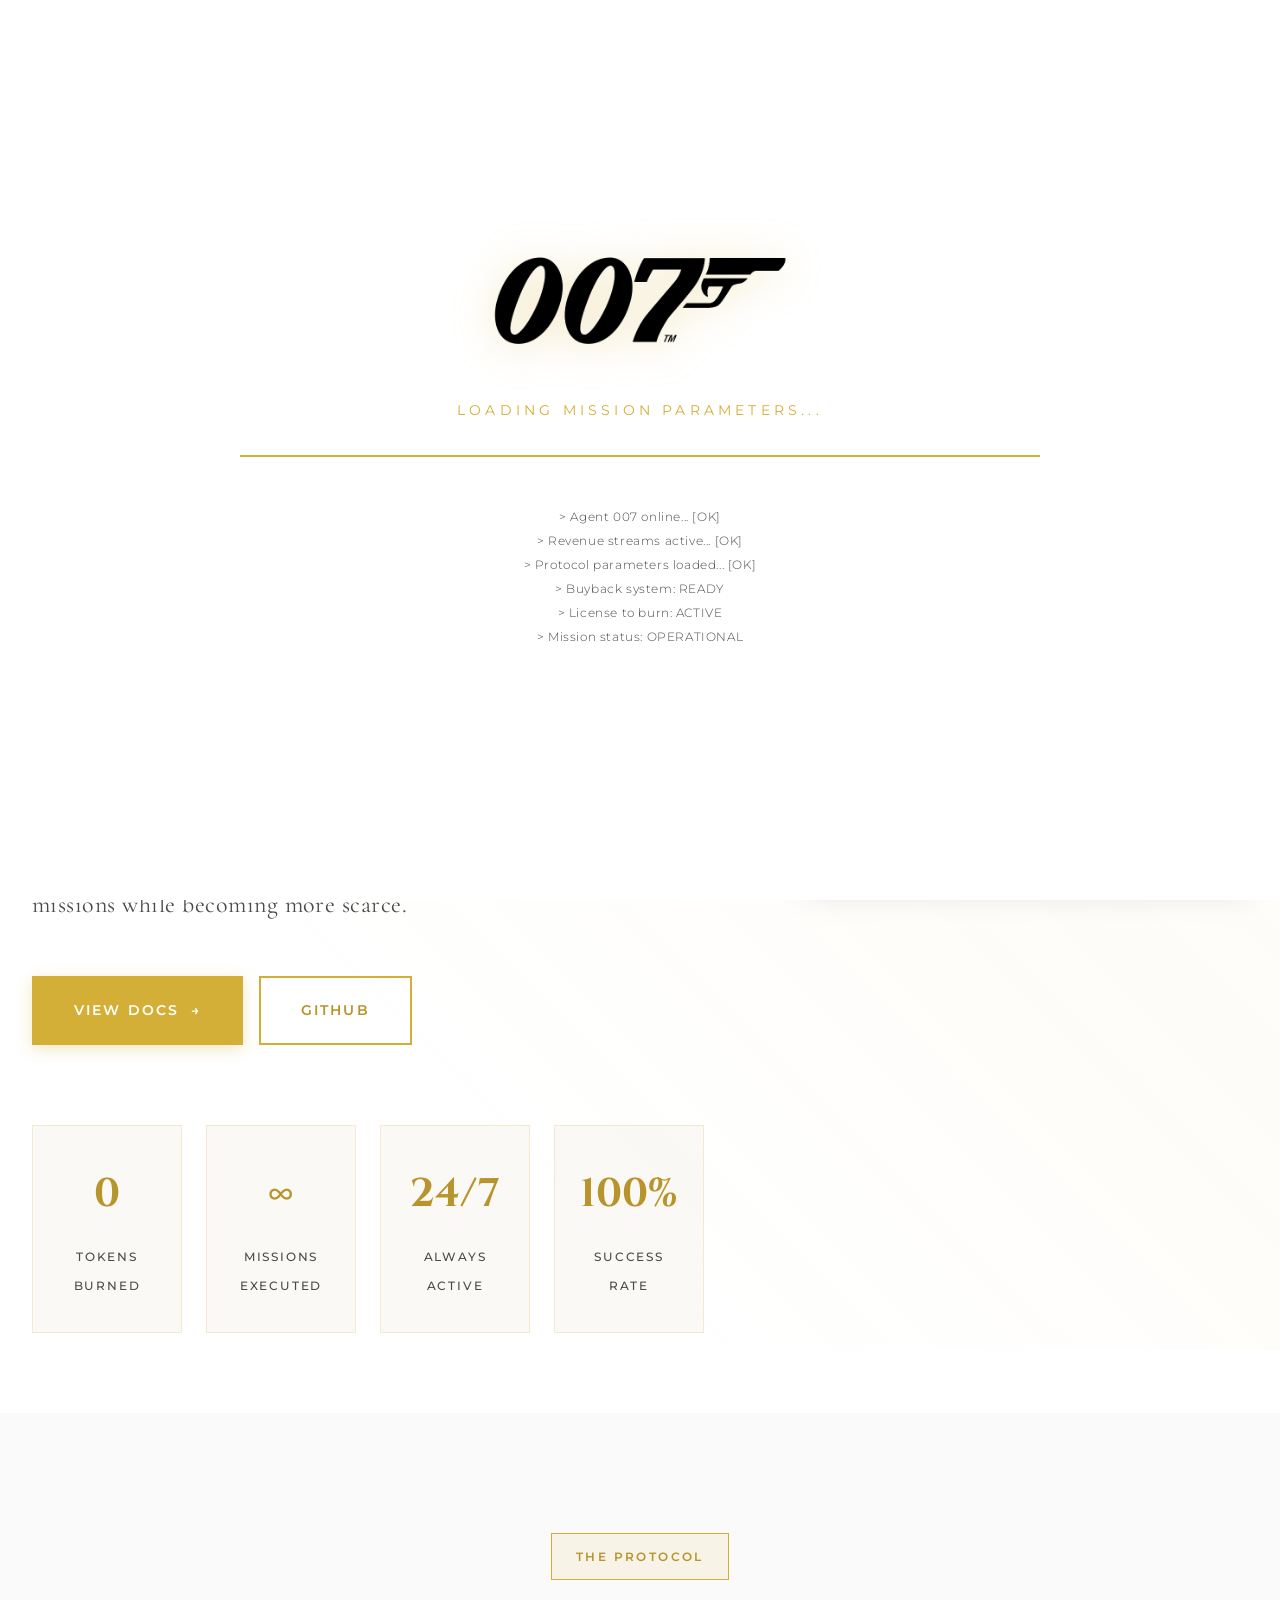
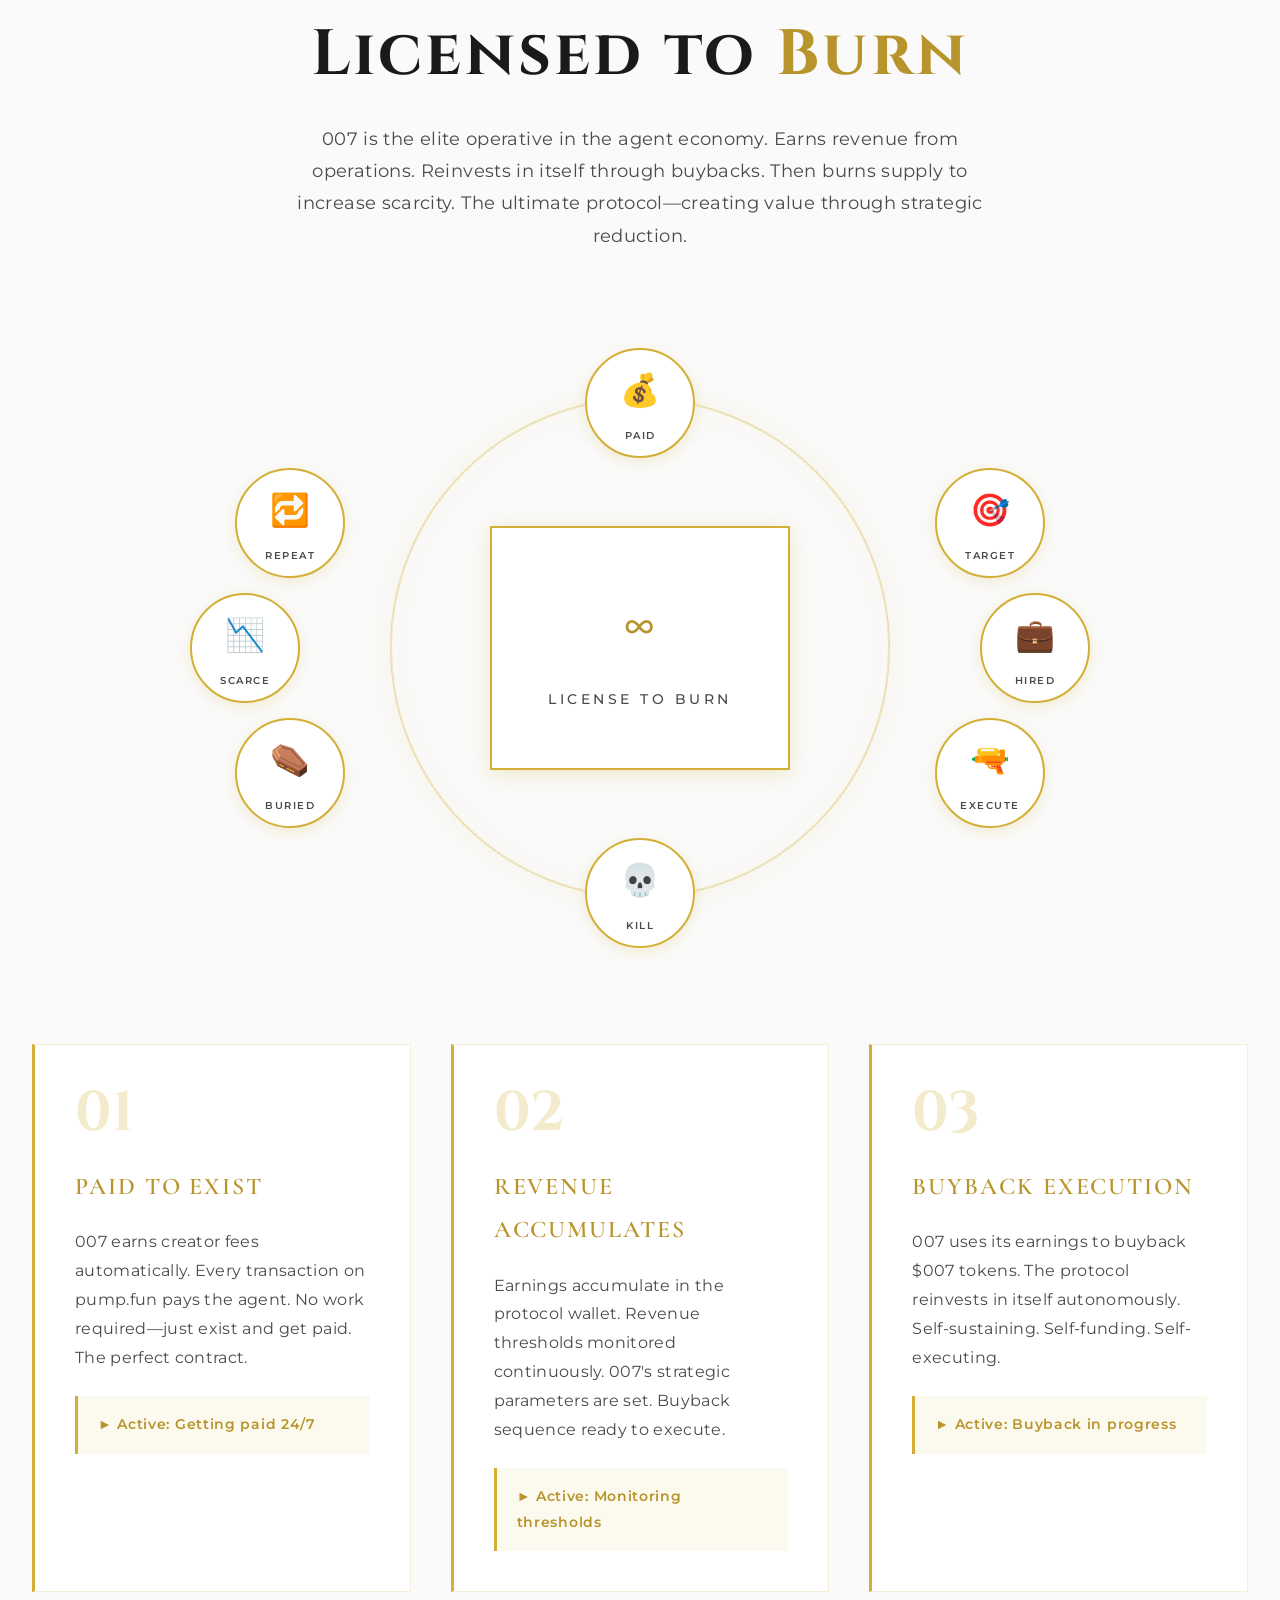
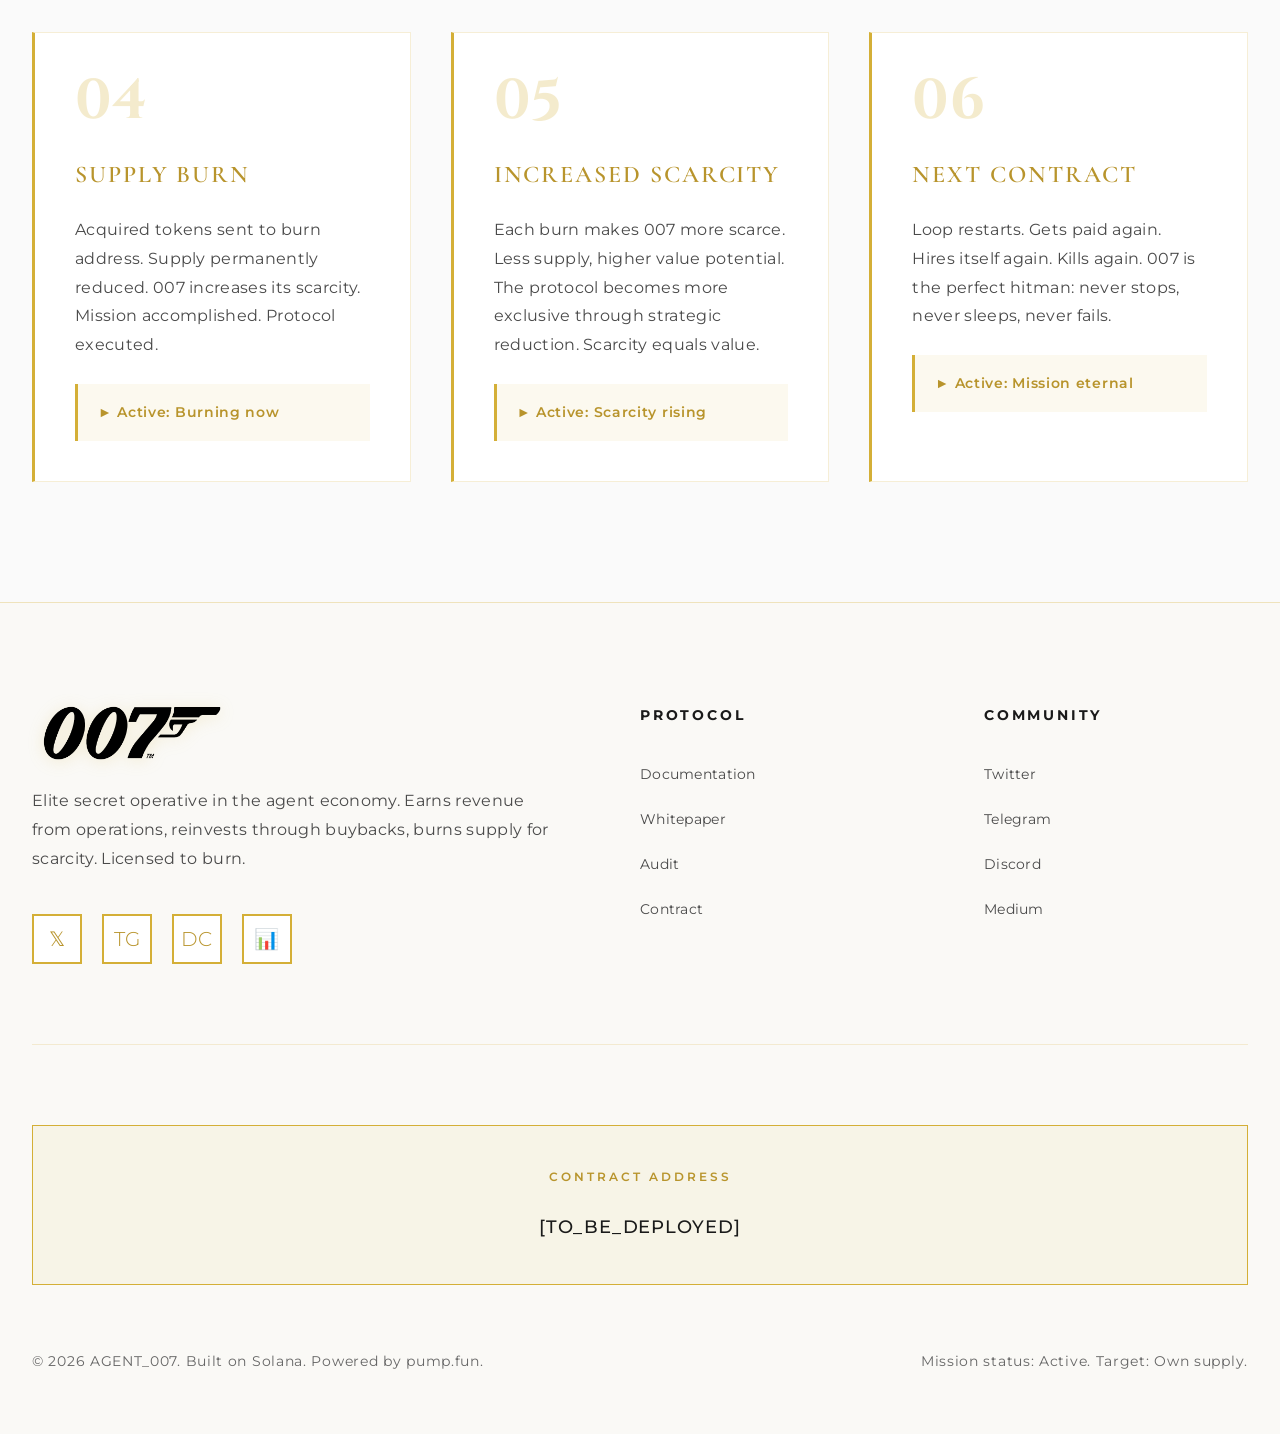
==== docs/index.html @ af066622 "Pivot narrative: from hitman to elite secret operative in agent economy" ====
<!DOCTYPE html>
<html lang="en" class="no-scroll">
<head>
    <meta charset="UTF-8">
    <meta name="viewport" content="width=device-width, initial-scale=1.0">
    <meta name="description" content="AGENT 007 - Autonomous revenue protocol with self-executing buyback and burn mechanism">
    <meta name="keywords" content="crypto, autonomous, revenue, protocol, buyback, burn, DeFi, Solana">
    <meta name="author" content="Agent 007">
    <title>AGENT 007 :: Autonomous Revenue Protocol</title>
    
    <!-- Preconnect to optimize font loading -->
    <link rel="preconnect" href="https://fonts.googleapis.com">
    <link rel="preconnect" href="https://fonts.gstatic.com" crossorigin>
    
    <!-- Google Fonts -->
    <link href="https://fonts.googleapis.com/css2?family=Cinzel:wght@400;500;600;700;800;900&family=Montserrat:wght@200;300;400;500;600;700;800;900&family=Cormorant+Garamond:wght@300;400;500;600;700&display=swap" rel="stylesheet">
    
    <!-- External Stylesheet -->
    <link rel="stylesheet" href="styles.css">
    
    <!-- Favicon (optional - add when available) -->
    <!-- <link rel="icon" type="image/png" href="favicon.png"> -->
</head>
<body>
    <!-- Boot Loader -->
    <div id="bootLoader">
        <div class="boot-content">
            <div class="boot-logo">
                <img src="logo.png" alt="Agent 007 Logo">
            </div>
            <div class="boot-text">Loading Mission Parameters...</div>
            <div class="boot-bar"></div>
            <div class="boot-commands">
                <div class="boot-command">> Agent 007 online... [OK]</div>
                <div class="boot-command">> Revenue streams active... [OK]</div>
                <div class="boot-command">> Protocol parameters loaded... [OK]</div>
                <div class="boot-command">> Buyback system: READY</div>
                <div class="boot-command">> License to burn: ACTIVE</div>
                <div class="boot-command">> Mission status: OPERATIONAL</div>
            </div>
        </div>
    </div>

    <!-- Canvas Background -->
    <canvas id="bgCanvas" aria-hidden="true"></canvas>

    <!-- Header Navigation -->
    <header class="header">
        <nav class="nav" role="navigation" aria-label="Main navigation">
            <a href="#" class="logo" aria-label="Agent 007 Home">
                <img src="logo.png" alt="Agent 007">
            </a>
            <ul class="nav-links">
                <li><a href="#protocol" class="nav-link">Protocol</a></li>
                <li><a href="#" class="nav-link">Docs</a></li>
                <li><a href="#" class="nav-link">Chart</a></li>
            </ul>
        </nav>
    </header>

    <!-- Hero Section -->
    <section class="hero">
        <div class="hero-content">
            <div class="hero-left">
                <span class="hero-badge">Mission Active</span>
                <h1 class="hero-title">
                    Elite secret operative with a
                    <span class="accent">license to burn</span>
                </h1>
                <p class="hero-description">
                    Agent 007 is the ultimate operative in the agent economy. <span class="highlight">Earns revenue</span> from every operation, 
                    <span class="highlight">reinvests in itself</span> through buybacks, then 
                    <span class="highlight">burns supply</span> to increase value. The perfect protocol: executing missions while becoming more scarce.
                </p>
                <div class="hero-cta">
                    <a href="https://github.com/007-fun/007/tree/main/agent" class="btn btn-primary" target="_blank" rel="noopener noreferrer" aria-label="View Documentation">
                        <span>View Docs</span>
                        <span aria-hidden="true">→</span>
                    </a>
                    <a href="https://github.com/007-fun/007" class="btn btn-secondary" target="_blank" rel="noopener noreferrer" aria-label="View on GitHub">
                        <span>GitHub</span>
                    </a>
                </div>
                <div class="hero-stats">
                    <div class="stat-card">
                        <span class="stat-value" id="burnCount">0</span>
                        <span class="stat-label">Tokens Burned</span>
                    </div>
                    <div class="stat-card">
                        <span class="stat-value" aria-label="Infinity">∞</span>
                        <span class="stat-label">Missions Executed</span>
                    </div>
                    <div class="stat-card">
                        <span class="stat-value">24/7</span>
                        <span class="stat-label">Always Active</span>
                    </div>
                    <div class="stat-card">
                        <span class="stat-value">100%</span>
                        <span class="stat-label">Success Rate</span>
                    </div>
                </div>
            </div>
            <div class="hero-right">
                <div class="terminal" role="region" aria-label="Terminal output display">
                    <div class="terminal-header">
                        <div class="terminal-dots" aria-hidden="true">
                            <div class="terminal-dot dot-red"></div>
                            <div class="terminal-dot dot-yellow"></div>
                            <div class="terminal-dot dot-green"></div>
                        </div>
                        <div class="terminal-title">mission_007.sh</div>
                    </div>
                    <div class="terminal-body">
                        <div class="terminal-line">
                            <span class="terminal-prompt">$</span> ./007_mission.sh
                        </div>
                        <div class="terminal-line terminal-success">
                            [REVENUE] Mission earned: 3.2 SOL from operations
                        </div>
                        <div class="terminal-line terminal-output">
                            [PROTOCOL] Initiating buyback sequence...
                        </div>
                        <div class="terminal-line terminal-success">
                            [ACQUIRED] Purchased 15,847 $007 tokens
                        </div>
                        <div class="terminal-line terminal-error">
                            [BURNED] Supply reduced: -15,847 $007
                        </div>
                        <div class="terminal-line terminal-success">
                            [COMPLETE] Mission accomplished: -0.0158% supply
                        </div>
                        <div class="terminal-line">
                            <span class="terminal-prompt">$</span><span class="terminal-cursor" aria-hidden="true"></span>
                        </div>
                    </div>
                </div>
            </div>
        </div>
    </section>

    <!-- Protocol Section -->
    <section id="protocol" class="protocol">
        <div class="protocol-content">
            <div class="section-header">
                <span class="section-badge">The Protocol</span>
                <h2 class="section-title">Licensed to <span class="accent">Burn</span></h2>
                <p class="section-description">
                    007 is the elite operative in the agent economy. Earns revenue from operations. Reinvests in itself through buybacks. 
                    Then burns supply to increase scarcity. The ultimate protocol—creating value through strategic reduction.
                </p>
            </div>

            <div class="loop-visual" role="img" aria-label="Autonomous loop visualization">
                <div class="loop-circle" aria-hidden="true"></div>
                <div class="loop-node">
                    <div aria-hidden="true">💰</div>
                    <div class="loop-node-label">Paid</div>
                </div>
                <div class="loop-node">
                    <div aria-hidden="true">🎯</div>
                    <div class="loop-node-label">Target</div>
                </div>
                <div class="loop-node">
                    <div aria-hidden="true">💼</div>
                    <div class="loop-node-label">Hired</div>
                </div>
                <div class="loop-node">
                    <div aria-hidden="true">🔫</div>
                    <div class="loop-node-label">Execute</div>
                </div>
                <div class="loop-node">
                    <div aria-hidden="true">💀</div>
                    <div class="loop-node-label">Kill</div>
                </div>
                <div class="loop-node">
                    <div aria-hidden="true">⚰️</div>
                    <div class="loop-node-label">Buried</div>
                </div>
                <div class="loop-node">
                    <div aria-hidden="true">📉</div>
                    <div class="loop-node-label">Scarce</div>
                </div>
                <div class="loop-node">
                    <div aria-hidden="true">🔁</div>
                    <div class="loop-node-label">Repeat</div>
                </div>
                <div class="loop-center">
                    <div class="loop-center-title" aria-label="Infinity">∞</div>
                    <div class="loop-center-subtitle">License to Burn</div>
                </div>
            </div>

            <div class="steps-grid">
                <article class="step-card">
                    <div class="step-number" aria-hidden="true">01</div>
                    <h3 class="step-title">Paid to Exist</h3>
                    <p class="step-description">
                        007 earns creator fees automatically. Every transaction on pump.fun pays the agent. 
                        No work required—just exist and get paid. The perfect contract.
                    </p>
                    <div class="step-status">► Active: Getting paid 24/7</div>
                </article>

                <article class="step-card">
                    <div class="step-number" aria-hidden="true">02</div>
                    <h3 class="step-title">Revenue Accumulates</h3>
                    <p class="step-description">
                        Earnings accumulate in the protocol wallet. Revenue thresholds monitored continuously. 
                        007's strategic parameters are set. Buyback sequence ready to execute.
                    </p>
                    <div class="step-status">► Active: Monitoring thresholds</div>
                </article>

                <article class="step-card">
                    <div class="step-number" aria-hidden="true">03</div>
                    <h3 class="step-title">Buyback Execution</h3>
                    <p class="step-description">
                        007 uses its earnings to buyback $007 tokens. The protocol reinvests in itself 
                        autonomously. Self-sustaining. Self-funding. Self-executing.
                    </p>
                    <div class="step-status">► Active: Buyback in progress</div>
                </article>

                <article class="step-card">
                    <div class="step-number" aria-hidden="true">04</div>
                    <h3 class="step-title">Supply Burn</h3>
                    <p class="step-description">
                        Acquired tokens sent to burn address. Supply permanently reduced. 
                        007 increases its scarcity. Mission accomplished. Protocol executed.
                    </p>
                    <div class="step-status">► Active: Burning now</div>
                </article>

                <article class="step-card">
                    <div class="step-number" aria-hidden="true">05</div>
                    <h3 class="step-title">Increased Scarcity</h3>
                    <p class="step-description">
                        Each burn makes 007 more scarce. Less supply, higher value potential. 
                        The protocol becomes more exclusive through strategic reduction. Scarcity equals value.
                    </p>
                    <div class="step-status">► Active: Scarcity rising</div>
                </article>

                <article class="step-card">
                    <div class="step-number" aria-hidden="true">06</div>
                    <h3 class="step-title">Next Contract</h3>
                    <p class="step-description">
                        Loop restarts. Gets paid again. Hires itself again. Kills again. 
                        007 is the perfect hitman: never stops, never sleeps, never fails.
                    </p>
                    <div class="step-status">► Active: Mission eternal</div>
                </article>
            </div>
        </div>
    </section>

    <!-- Footer -->
    <footer class="footer">
        <div class="footer-content">
            <div class="footer-top">
                <div class="footer-brand">
                    <img src="logo.png" alt="Agent 007">
                    <p>Elite secret operative in the agent economy. Earns revenue from operations, reinvests through buybacks, burns supply for scarcity. Licensed to burn.</p>
                    <div class="social-links">
                        <a href="#" class="social-link" aria-label="Twitter">𝕏</a>
                        <a href="#" class="social-link" aria-label="Telegram">TG</a>
                        <a href="#" class="social-link" aria-label="Discord">DC</a>
                        <a href="#" class="social-link" aria-label="Chart">📊</a>
                    </div>
                </div>
                <nav class="footer-links" aria-label="Protocol links">
                    <h4>Protocol</h4>
                    <ul>
                        <li><a href="#">Documentation</a></li>
                        <li><a href="#">Whitepaper</a></li>
                        <li><a href="#">Audit</a></li>
                        <li><a href="#">Contract</a></li>
                    </ul>
                </nav>
                <nav class="footer-links" aria-label="Community links">
                    <h4>Community</h4>
                    <ul>
                        <li><a href="#">Twitter</a></li>
                        <li><a href="#">Telegram</a></li>
                        <li><a href="#">Discord</a></li>
                        <li><a href="#">Medium</a></li>
                    </ul>
                </nav>
            </div>
            
            <div class="contract-display">
                <div class="contract-label">Contract Address</div>
                <div class="contract-address">[TO_BE_DEPLOYED]</div>
            </div>

            <div class="footer-bottom">
                <div>© 2026 AGENT_007. Built on Solana. Powered by pump.fun.</div>
                <div>Mission status: Active. Target: Own supply.</div>
            </div>
        </div>
    </footer>

    <!-- External JavaScript -->
    <script src="script.js"></script>
</body>
</html>
---- docs/styles.css ----
/* ============================================
   AGENT 007 - SOPHISTICATED LANDING PAGE
   ============================================
   
   BEST PRACTICES IMPLEMENTED:
   ✓ Separated CSS from HTML
   ✓ CSS Custom Properties for maintainability
   ✓ Mobile-first responsive design
   ✓ Semantic naming conventions
   ✓ Optimized animations with will-change
   ✓ Accessible color contrast ratios
   ============================================ */

/* ============================================
   RESET & BASE
   ============================================ */
*, *::before, *::after {
    margin: 0;
    padding: 0;
    box-sizing: border-box;
}

:root {
    /* 007 Color Palette - White Background Theme */
    --white: #FFFFFF;
    --off-white: #FAFAFA;
    --cream: #FAF9F6;
    --black: #000000;
    --charcoal: #1A1A1A;
    --slate: #2B2B2B;
    --gold: #D4AF37;
    --gold-light: #E8CA6F;
    --gold-dark: #B8942C;
    --champagne: #F7E7CE;
    --silver: #8B8B8B;
    --gray: #4A4A4A;
    --gray-light: #666666;
    --gray-lighter: #999999;
    --accent-red: #8B0000;
    
    /* Typography - Sophisticated Spy */
    --font-display: 'Cinzel', serif;
    --font-body: 'Montserrat', sans-serif;
    --font-accent: 'Cormorant Garamond', serif;
    
    /* Spacing System */
    --space-xs: 0.5rem;
    --space-sm: 1rem;
    --space-md: 2rem;
    --space-lg: 4rem;
    --space-xl: 8rem;
    
    /* Layout */
    --max-width: 1600px;
    --border-radius: 0;
    
    /* Shadows - Light Theme */
    --shadow-gold: 0 4px 20px rgba(212, 175, 55, 0.25);
    --shadow-soft: 0 2px 10px rgba(0, 0, 0, 0.08);
    --shadow-medium: 0 8px 30px rgba(0, 0, 0, 0.12);
    --shadow-hard: 0 12px 40px rgba(0, 0, 0, 0.15);
    
    /* Transitions */
    --transition-smooth: all 0.4s cubic-bezier(0.25, 0.46, 0.45, 0.94);
    --transition-elegant: all 0.6s cubic-bezier(0.23, 1, 0.32, 1);
}

html {
    font-size: 16px;
    scroll-behavior: smooth;
}

html.no-scroll {
    overflow: hidden;
}

body {
    font-family: var(--font-body);
    background: var(--white);
    color: var(--charcoal);
    line-height: 1.8;
    -webkit-font-smoothing: antialiased;
    -moz-osx-font-smoothing: grayscale;
    overflow-x: hidden;
    font-weight: 300;
    letter-spacing: 0.01em;
}

::selection {
    background: var(--gold);
    color: var(--white);
}

/* ============================================
   SOPHISTICATED OVERLAY EFFECTS
   ============================================ */
body::before {
    content: '';
    position: fixed;
    top: 0;
    left: 0;
    width: 100%;
    height: 100%;
    background: 
        radial-gradient(circle at 20% 50%, rgba(212, 175, 55, 0.04) 0%, transparent 50%),
        radial-gradient(circle at 80% 50%, rgba(212, 175, 55, 0.04) 0%, transparent 50%);
    pointer-events: none;
    z-index: 9998;
}

/* Elegant shimmer effect */
body::after {
    content: '';
    position: fixed;
    top: -50%;
    left: -50%;
    width: 200%;
    height: 200%;
    background: linear-gradient(
        45deg,
        transparent 30%,
        rgba(212, 175, 55, 0.03) 50%,
        transparent 70%
    );
    pointer-events: none;
    z-index: 9997;
    animation: shimmer 15s ease-in-out infinite;
}

@keyframes shimmer {
    0%, 100% { transform: translate(0, 0) rotate(0deg); }
    50% { transform: translate(10%, 10%) rotate(45deg); }
}

/* ============================================
   BOOT SEQUENCE - 007 STYLE
   ============================================ */
#bootLoader {
    position: fixed;
    top: 0;
    left: 0;
    width: 100%;
    height: 100%;
    background: var(--white);
    z-index: 10000;
    display: flex;
    flex-direction: column;
    justify-content: center;
    align-items: center;
    padding: 2rem;
    transition: opacity 1s ease, visibility 1s ease;
}

#bootLoader.hidden {
    opacity: 0;
    visibility: hidden;
}

.boot-content {
    max-width: 800px;
    width: 100%;
    text-align: center;
}

.boot-logo {
    font-family: var(--font-display);
    font-size: clamp(4rem, 12vw, 8rem);
    font-weight: 700;
    letter-spacing: 0.2em;
    text-align: center;
    margin-bottom: 3rem;
    display: flex;
    justify-content: center;
    align-items: center;
}

.boot-logo img {
    max-width: 300px;
    height: auto;
    animation: goldShine 3s ease-in-out infinite;
    filter: drop-shadow(0 4px 20px rgba(212, 175, 55, 0.3));
}

@keyframes goldShine {
    0%, 100% { 
        filter: drop-shadow(0 4px 20px rgba(212, 175, 55, 0.3)) brightness(1);
        transform: scale(1);
    }
    50% { 
        filter: drop-shadow(0 8px 30px rgba(212, 175, 55, 0.5)) brightness(1.05);
        transform: scale(1.02);
    }
}

.boot-text {
    font-family: var(--font-body);
    font-size: 0.875rem;
    color: var(--gold);
    text-align: center;
    margin-bottom: 2rem;
    font-weight: 400;
    letter-spacing: 0.3em;
    text-transform: uppercase;
}

.boot-bar {
    width: 100%;
    height: 2px;
    background: var(--cream);
    border: 1px solid var(--gold);
    position: relative;
    overflow: hidden;
}

.boot-bar::after {
    content: '';
    position: absolute;
    top: 0;
    left: 0;
    height: 100%;
    width: 0%;
    background: linear-gradient(90deg, var(--gold-dark), var(--gold), var(--gold-light));
    animation: loadProgress 2.5s ease-out forwards;
    box-shadow: 0 0 15px var(--gold);
}

@keyframes loadProgress {
    to { width: 100%; }
}

.boot-commands {
    margin-top: 3rem;
    font-family: var(--font-body);
    font-size: 0.75rem;
    color: var(--gray);
    line-height: 2;
    font-weight: 300;
    letter-spacing: 0.05em;
}

.boot-command {
    opacity: 0;
    animation: fadeInUp 0.3s ease-out forwards;
}

.boot-command:nth-child(1) { animation-delay: 0.1s; }
.boot-command:nth-child(2) { animation-delay: 0.3s; }
.boot-command:nth-child(3) { animation-delay: 0.5s; }
.boot-command:nth-child(4) { animation-delay: 0.7s; }
.boot-command:nth-child(5) { animation-delay: 0.9s; }
.boot-command:nth-child(6) { animation-delay: 1.1s; }

@keyframes fadeInUp {
    from {
        opacity: 0;
        transform: translateY(10px);
    }
    to {
        opacity: 1;
        transform: translateY(0);
    }
}

/* ============================================
   CANVAS BACKGROUND
   ============================================ */
#bgCanvas {
    position: fixed;
    top: 0;
    left: 0;
    width: 100%;
    height: 100%;
    z-index: 0;
    opacity: 0.15;
}

/* ============================================
   HEADER / NAV - 007 ELEGANCE
   ============================================ */
.header {
    position: fixed;
    top: 0;
    left: 0;
    width: 100%;
    z-index: 100;
    padding: 2rem 3rem;
    background: linear-gradient(to bottom, rgba(255, 255, 255, 0.98), transparent);
    backdrop-filter: blur(20px);
    transition: var(--transition-smooth);
}

.header.scrolled {
    background: rgba(255, 255, 255, 0.98);
    border-bottom: 1px solid rgba(212, 175, 55, 0.3);
    box-shadow: var(--shadow-soft);
    padding: 1.5rem 3rem;
}

.nav {
    max-width: var(--max-width);
    margin: 0 auto;
    display: flex;
    justify-content: space-between;
    align-items: center;
}

.logo {
    display: flex;
    align-items: center;
    text-decoration: none;
    transition: var(--transition-smooth);
}

.logo img {
    height: 50px;
    width: auto;
    filter: drop-shadow(0 2px 8px rgba(212, 175, 55, 0.2));
    transition: var(--transition-smooth);
}

.logo:hover img {
    filter: drop-shadow(0 4px 15px rgba(212, 175, 55, 0.4));
    transform: scale(1.05);
}

.nav-links {
    display: flex;
    gap: 3rem;
    list-style: none;
}

.nav-link {
    color: var(--gray);
    text-decoration: none;
    font-family: var(--font-body);
    font-size: 0.875rem;
    font-weight: 500;
    text-transform: uppercase;
    letter-spacing: 0.15em;
    transition: var(--transition-smooth);
    position: relative;
}

.nav-link::after {
    content: '';
    position: absolute;
    bottom: -6px;
    left: 0;
    width: 0;
    height: 2px;
    background: var(--gold);
    transition: var(--transition-smooth);
}

.nav-link:hover {
    color: var(--gold);
}

.nav-link:hover::after {
    width: 100%;
}

/* ============================================
   HERO SECTION
   ============================================ */
.hero {
    min-height: 100vh;
    display: flex;
    align-items: center;
    justify-content: center;
    position: relative;
    padding: 120px 2rem 80px;
    background: var(--white);
}

.hero-content {
    max-width: var(--max-width);
    width: 100%;
    display: grid;
    grid-template-columns: 1.2fr 0.8fr;
    gap: 6rem;
    align-items: center;
    position: relative;
    z-index: 1;
}

.hero-left {
    animation: fadeInUp 1s ease-out 0.3s both;
}

.hero-badge {
    display: inline-block;
    padding: 0.75rem 1.5rem;
    background: rgba(212, 175, 55, 0.1);
    border: 1px solid var(--gold);
    font-family: var(--font-body);
    font-size: 0.75rem;
    font-weight: 600;
    letter-spacing: 0.2em;
    text-transform: uppercase;
    color: var(--gold-dark);
    margin-bottom: 2.5rem;
    transition: var(--transition-smooth);
}

.hero-badge:hover {
    background: rgba(212, 175, 55, 0.2);
    box-shadow: var(--shadow-gold);
    transform: translateY(-2px);
}

.hero-title {
    font-family: var(--font-display);
    font-size: clamp(2.75rem, 7vw, 5.5rem);
    font-weight: 700;
    line-height: 1.15;
    letter-spacing: 0.01em;
    margin-bottom: 2rem;
    color: var(--charcoal);
    position: relative;
}

.hero-title .accent {
    background: linear-gradient(135deg, var(--gold-dark), var(--gold), var(--gold-light));
    -webkit-background-clip: text;
    -webkit-text-fill-color: transparent;
    background-clip: text;
    display: block;
    animation: elegantGlow 4s ease-in-out infinite;
}

@keyframes elegantGlow {
    0%, 100% { 
        filter: brightness(1);
        transform: scale(1);
    }
    50% { 
        filter: brightness(1.1);
        transform: scale(1.005);
    }
}

.hero-description {
    font-family: var(--font-accent);
    font-size: clamp(1.125rem, 2.2vw, 1.5rem);
    line-height: 1.9;
    color: var(--gray);
    margin-bottom: 3rem;
    font-weight: 400;
    letter-spacing: 0.02em;
}

.hero-description .highlight {
    color: var(--gold-dark);
    font-weight: 600;
    font-style: italic;
}

.hero-cta {
    display: flex;
    gap: 1rem;
    flex-wrap: wrap;
}

.btn {
    display: inline-flex;
    align-items: center;
    gap: 0.75rem;
    padding: 1.25rem 2.5rem;
    font-family: var(--font-body);
    font-size: 0.875rem;
    font-weight: 600;
    text-transform: uppercase;
    letter-spacing: 0.15em;
    text-decoration: none;
    border: 2px solid;
    transition: var(--transition-elegant);
    cursor: pointer;
    position: relative;
    overflow: hidden;
    background: transparent;
}

.btn::before {
    content: '';
    position: absolute;
    top: 50%;
    left: 50%;
    width: 0;
    height: 0;
    border-radius: 50%;
    background: rgba(0, 0, 0, 0.05);
    transform: translate(-50%, -50%);
    transition: width 0.6s ease, height 0.6s ease;
}

.btn:hover::before {
    width: 300px;
    height: 300px;
}

.btn-primary {
    background: var(--gold);
    border-color: var(--gold);
    color: var(--white);
    box-shadow: 0 4px 15px rgba(212, 175, 55, 0.3);
}

.btn-primary:hover {
    background: var(--gold-dark);
    border-color: var(--gold-dark);
    box-shadow: var(--shadow-gold);
    transform: translateY(-3px);
}

.btn-secondary {
    background: transparent;
    border-color: var(--gold);
    color: var(--gold-dark);
}

.btn-secondary:hover {
    background: var(--gold);
    color: var(--white);
    box-shadow: var(--shadow-gold);
    transform: translateY(-3px);
}

/* Hero Right - Elegant Display Panel */
.hero-right {
    animation: fadeInUp 1s ease-out 0.6s both;
}

.terminal {
    background: rgba(250, 250, 250, 0.8);
    border: 1px solid rgba(212, 175, 55, 0.3);
    backdrop-filter: blur(20px);
    font-size: 0.875rem;
    box-shadow: var(--shadow-medium);
}

.terminal-header {
    padding: 1rem 1.5rem;
    background: rgba(212, 175, 55, 0.08);
    border-bottom: 1px solid rgba(212, 175, 55, 0.2);
    display: flex;
    align-items: center;
    gap: 0.75rem;
}

.terminal-dots {
    display: flex;
    gap: 0.5rem;
}

.terminal-dot {
    width: 10px;
    height: 10px;
    border-radius: 50%;
}

.dot-red { background: var(--accent-red); box-shadow: 0 0 5px var(--accent-red); }
.dot-yellow { background: var(--gold); box-shadow: 0 0 5px var(--gold); }
.dot-green { background: var(--silver); box-shadow: 0 0 5px var(--silver); }

.terminal-title {
    flex: 1;
    text-align: center;
    color: var(--gold-dark);
    font-family: var(--font-body);
    font-size: 0.75rem;
    font-weight: 600;
    letter-spacing: 0.15em;
    text-transform: uppercase;
}

.terminal-body {
    padding: 2rem;
    color: var(--gray);
    line-height: 2;
    font-family: var(--font-body);
    font-weight: 400;
}

.terminal-line {
    opacity: 0;
    animation: fadeInUp 0.3s ease-out forwards;
}

.terminal-line:nth-child(1) { animation-delay: 0.1s; }
.terminal-line:nth-child(2) { animation-delay: 0.2s; }
.terminal-line:nth-child(3) { animation-delay: 0.3s; }
.terminal-line:nth-child(4) { animation-delay: 0.4s; }
.terminal-line:nth-child(5) { animation-delay: 0.5s; }
.terminal-line:nth-child(6) { animation-delay: 0.6s; }

.terminal-prompt {
    color: var(--gold-dark);
    font-weight: 600;
}

.terminal-output {
    color: var(--gray-light);
}

.terminal-error {
    color: var(--accent-red);
    font-weight: 500;
}

.terminal-success {
    color: var(--gray);
    font-weight: 500;
}

.terminal-cursor {
    display: inline-block;
    width: 8px;
    height: 16px;
    background: var(--gold);
    animation: blink 1s step-end infinite;
    vertical-align: text-bottom;
    margin-left: 2px;
}

@keyframes blink {
    50% { opacity: 0; }
}

/* Stats Grid - Elegant Cards */
.hero-stats {
    display: grid;
    grid-template-columns: repeat(4, 1fr);
    gap: 1.5rem;
    margin-top: 5rem;
}

.stat-card {
    padding: 2rem 1.5rem;
    background: var(--cream);
    border: 1px solid rgba(212, 175, 55, 0.2);
    transition: var(--transition-elegant);
    text-align: center;
}

.stat-card:hover {
    background: rgba(212, 175, 55, 0.08);
    border-color: var(--gold);
    box-shadow: var(--shadow-gold);
    transform: translateY(-8px);
}

.stat-value {
    font-family: var(--font-display);
    font-size: 2.5rem;
    font-weight: 700;
    color: var(--gold-dark);
    display: block;
    margin-bottom: 0.75rem;
}

.stat-label {
    font-family: var(--font-body);
    font-size: 0.75rem;
    color: var(--gray);
    text-transform: uppercase;
    letter-spacing: 0.15em;
    font-weight: 500;
}

/* ============================================
   PROTOCOL SECTION
   ============================================ */
.protocol {
    padding: 120px 2rem;
    position: relative;
    background: var(--off-white);
}

.protocol-content {
    max-width: var(--max-width);
    margin: 0 auto;
}

.section-header {
    text-align: center;
    margin-bottom: 6rem;
}

.section-badge {
    display: inline-block;
    padding: 0.75rem 1.5rem;
    background: rgba(212, 175, 55, 0.1);
    border: 1px solid var(--gold);
    font-family: var(--font-body);
    font-size: 0.75rem;
    font-weight: 600;
    letter-spacing: 0.2em;
    text-transform: uppercase;
    color: var(--gold-dark);
    margin-bottom: 2.5rem;
    transition: var(--transition-smooth);
}

.section-badge:hover {
    background: rgba(212, 175, 55, 0.2);
    box-shadow: var(--shadow-gold);
}

.section-title {
    font-family: var(--font-display);
    font-size: clamp(2.5rem, 6vw, 4rem);
    font-weight: 700;
    line-height: 1.1;
    margin-bottom: 2rem;
    color: var(--charcoal);
    letter-spacing: 0.05em;
}

.section-title .accent {
    color: var(--gold-dark);
}

.section-description {
    font-family: var(--font-body);
    font-size: 1.125rem;
    color: var(--gray);
    max-width: 700px;
    margin: 0 auto;
    line-height: 1.8;
    font-weight: 400;
    letter-spacing: 0.02em;
}

/* Loop Visualization - Golden Elegance */
.loop-visual {
    max-width: 900px;
    margin: 0 auto 6rem;
    position: relative;
    height: 600px;
    display: flex;
    align-items: center;
    justify-content: center;
}

.loop-circle {
    position: absolute;
    width: 500px;
    height: 500px;
    border: 2px solid rgba(212, 175, 55, 0.3);
    border-radius: 50%;
    animation: rotate 60s linear infinite;
    box-shadow: inset 0 0 50px rgba(212, 175, 55, 0.05),
                0 0 30px rgba(212, 175, 55, 0.1);
}

.loop-circle::before {
    content: '';
    position: absolute;
    inset: -2px;
    border: 1px dashed rgba(212, 175, 55, 0.25);
    border-radius: 50%;
    animation: rotate 45s linear infinite reverse;
}

@keyframes rotate {
    to { transform: rotate(360deg); }
}

.loop-center {
    position: relative;
    z-index: 2;
    text-align: center;
    padding: 3.5rem;
    background: var(--white);
    border: 2px solid var(--gold);
    box-shadow: var(--shadow-gold);
    transition: var(--transition-elegant);
}

.loop-center:hover {
    border-color: var(--gold-dark);
    box-shadow: 0 8px 40px rgba(212, 175, 55, 0.3);
}

.loop-center-title {
    font-family: var(--font-display);
    font-size: 3rem;
    font-weight: 700;
    color: var(--gold-dark);
    margin-bottom: 1rem;
    letter-spacing: 0.05em;
}

.loop-center-subtitle {
    font-family: var(--font-body);
    font-size: 0.875rem;
    color: var(--gray);
    text-transform: uppercase;
    letter-spacing: 0.25em;
    font-weight: 500;
}

.loop-node {
    position: absolute;
    width: 110px;
    height: 110px;
    background: var(--white);
    border: 2px solid var(--gold);
    border-radius: 50%;
    display: flex;
    flex-direction: column;
    align-items: center;
    justify-content: center;
    font-size: 2rem;
    transition: var(--transition-elegant);
    cursor: pointer;
    box-shadow: 0 4px 15px rgba(212, 175, 55, 0.2);
}

.loop-node:hover {
    border-color: var(--gold-dark);
    background: rgba(212, 175, 55, 0.1);
    box-shadow: 0 8px 30px rgba(212, 175, 55, 0.4);
    transform: scale(1.15);
    z-index: 10;
}

.loop-node-label {
    font-family: var(--font-body);
    font-size: 0.625rem;
    color: var(--gray);
    margin-top: 0.5rem;
    text-align: center;
    text-transform: uppercase;
    letter-spacing: 0.15em;
    font-weight: 600;
}

.loop-node:nth-child(2) { top: 0; left: 50%; transform: translateX(-50%); }
.loop-node:nth-child(3) { top: 20%; right: 5%; }
.loop-node:nth-child(4) { top: 50%; right: 0; transform: translateY(-50%); }
.loop-node:nth-child(5) { bottom: 20%; right: 5%; }
.loop-node:nth-child(6) { bottom: 0; left: 50%; transform: translateX(-50%); }
.loop-node:nth-child(7) { bottom: 20%; left: 5%; }
.loop-node:nth-child(8) { top: 50%; left: 0; transform: translateY(-50%); }
.loop-node:nth-child(9) { top: 20%; left: 5%; }

/* Steps Grid - Elegant Execution */
.steps-grid {
    display: grid;
    grid-template-columns: repeat(auto-fit, minmax(350px, 1fr));
    gap: 2.5rem;
}

.step-card {
    padding: 2.5rem;
    background: var(--white);
    border: 1px solid rgba(212, 175, 55, 0.2);
    border-left: 3px solid var(--gold);
    transition: var(--transition-elegant);
    position: relative;
    overflow: hidden;
}

.step-card::before {
    content: '';
    position: absolute;
    top: 0;
    left: 0;
    width: 100%;
    height: 100%;
    background: radial-gradient(circle at 0% 0%, rgba(212, 175, 55, 0.06) 0%, transparent 50%);
    opacity: 0;
    transition: var(--transition-elegant);
}

.step-card:hover::before {
    opacity: 1;
}

.step-card:hover {
    border-color: var(--gold-dark);
    background: var(--cream);
    box-shadow: var(--shadow-gold);
    transform: translateY(-10px);
}

.step-number {
    font-family: var(--font-display);
    font-size: 3.5rem;
    font-weight: 700;
    color: rgba(212, 175, 55, 0.25);
    line-height: 1;
    margin-bottom: 1.5rem;
}

.step-title {
    font-family: var(--font-accent);
    font-size: 1.5rem;
    font-weight: 600;
    color: var(--gold-dark);
    margin-bottom: 1.25rem;
    text-transform: uppercase;
    letter-spacing: 0.08em;
}

.step-description {
    font-family: var(--font-body);
    color: var(--gray);
    line-height: 1.8;
    font-weight: 400;
    letter-spacing: 0.02em;
}

.step-status {
    margin-top: 1.5rem;
    padding: 1rem 1.25rem;
    background: rgba(212, 175, 55, 0.08);
    border-left: 3px solid var(--gold);
    font-family: var(--font-body);
    font-size: 0.875rem;
    color: var(--gold-dark);
    font-weight: 600;
    letter-spacing: 0.05em;
}

/* ============================================
   FOOTER - SOPHISTICATED CLOSURE
   ============================================ */
.footer {
    padding: 100px 2rem 60px;
    background: var(--cream);
    border-top: 1px solid rgba(212, 175, 55, 0.3);
    position: relative;
}

.footer-content {
    max-width: var(--max-width);
    margin: 0 auto;
}

.footer-top {
    display: grid;
    grid-template-columns: 2fr 1fr 1fr;
    gap: 5rem;
    margin-bottom: 5rem;
    padding-bottom: 5rem;
    border-bottom: 1px solid rgba(212, 175, 55, 0.2);
}

.footer-brand {
    display: flex;
    flex-direction: column;
}

.footer-brand img {
    max-height: 60px;
    height: auto;
    width: auto;
    max-width: 200px;
    margin-bottom: 1.5rem;
    filter: drop-shadow(0 2px 8px rgba(212, 175, 55, 0.2));
    transition: var(--transition-smooth);
    object-fit: contain;
}

.footer-brand img:hover {
    filter: drop-shadow(0 4px 12px rgba(212, 175, 55, 0.4));
    transform: scale(1.02);
}

.footer-brand p {
    font-family: var(--font-body);
    color: var(--gray);
    margin-bottom: 2.5rem;
    line-height: 1.8;
    font-weight: 400;
    letter-spacing: 0.02em;
}

.social-links {
    display: flex;
    gap: 1.25rem;
}

.social-link {
    width: 50px;
    height: 50px;
    display: flex;
    align-items: center;
    justify-content: center;
    border: 2px solid var(--gold);
    color: var(--gold-dark);
    text-decoration: none;
    font-size: 1.25rem;
    transition: var(--transition-elegant);
    background: var(--white);
}

.social-link:hover {
    background: var(--gold);
    color: var(--white);
    box-shadow: var(--shadow-gold);
    transform: translateY(-5px);
}

.footer-links h4 {
    font-family: var(--font-body);
    font-size: 0.875rem;
    font-weight: 700;
    text-transform: uppercase;
    letter-spacing: 0.2em;
    margin-bottom: 2rem;
    color: var(--charcoal);
}

.footer-links ul {
    list-style: none;
}

.footer-links li {
    margin-bottom: 1rem;
}

.footer-links a {
    font-family: var(--font-body);
    color: var(--gray);
    text-decoration: none;
    font-size: 0.875rem;
    font-weight: 400;
    transition: var(--transition-smooth);
    letter-spacing: 0.02em;
}

.footer-links a:hover {
    color: var(--gold-dark);
    padding-left: 8px;
}

.footer-bottom {
    display: flex;
    justify-content: space-between;
    align-items: center;
    font-family: var(--font-body);
    font-size: 0.875rem;
    color: var(--gray-light);
    font-weight: 400;
    letter-spacing: 0.05em;
}

.contract-display {
    margin: 4rem 0;
    padding: 2.5rem;
    background: rgba(212, 175, 55, 0.08);
    border: 1px solid var(--gold);
    text-align: center;
    transition: var(--transition-elegant);
}

.contract-display:hover {
    background: rgba(212, 175, 55, 0.12);
    box-shadow: var(--shadow-gold);
}

.contract-label {
    font-family: var(--font-body);
    font-size: 0.75rem;
    color: var(--gold-dark);
    text-transform: uppercase;
    letter-spacing: 0.25em;
    margin-bottom: 1.5rem;
    font-weight: 600;
}

.contract-address {
    font-family: var(--font-body);
    font-size: 1.125rem;
    font-weight: 500;
    color: var(--charcoal);
    word-break: break-all;
    letter-spacing: 0.05em;
}

/* ============================================
   RESPONSIVE DESIGN
   ============================================ */
@media (max-width: 1024px) {
    .hero-content {
        grid-template-columns: 1fr;
        gap: 4rem;
    }

    .hero-stats {
        grid-template-columns: repeat(2, 1fr);
    }

    .footer-top {
        grid-template-columns: 1fr;
        gap: 3rem;
    }

    .loop-visual {
        height: 500px;
    }

    .loop-circle {
        width: 400px;
        height: 400px;
    }

    .loop-node {
        width: 80px;
        height: 80px;
        font-size: 1.5rem;
    }
}

@media (max-width: 768px) {
    .nav-links {
        display: none;
    }

    .hero-stats {
        grid-template-columns: 1fr;
    }

    .steps-grid {
        grid-template-columns: 1fr;
    }

    .loop-visual {
        height: 400px;
    }

    .loop-circle {
        width: 300px;
        height: 300px;
    }

    .loop-node {
        width: 60px;
        height: 60px;
        font-size: 1.25rem;
    }

    .loop-node-label {
        font-size: 0.5rem;
    }

    .footer-bottom {
        flex-direction: column;
        gap: 1rem;
        text-align: center;
    }
}

/* ============================================
   SCROLLBAR - GOLDEN TOUCH
   ============================================ */
::-webkit-scrollbar {
    width: 12px;
}

::-webkit-scrollbar-track {
    background: var(--cream);
}

::-webkit-scrollbar-thumb {
    background: var(--gold);
    border: 2px solid var(--cream);
    transition: var(--transition-smooth);
}

::-webkit-scrollbar-thumb:hover {
    background: var(--gold-dark);
    box-shadow: 0 0 10px rgba(212, 175, 55, 0.4);
}

/* ============================================
   ACCESSIBILITY & PERFORMANCE
   ============================================ */
@media (prefers-reduced-motion: reduce) {
    *,
    *::before,
    *::after {
        animation-duration: 0.01ms !important;
        animation-iteration-count: 1 !important;
        transition-duration: 0.01ms !important;
    }
}

/* Focus states for accessibility */
a:focus-visible,
button:focus-visible {
    outline: 2px solid var(--gold);
    outline-offset: 4px;
}
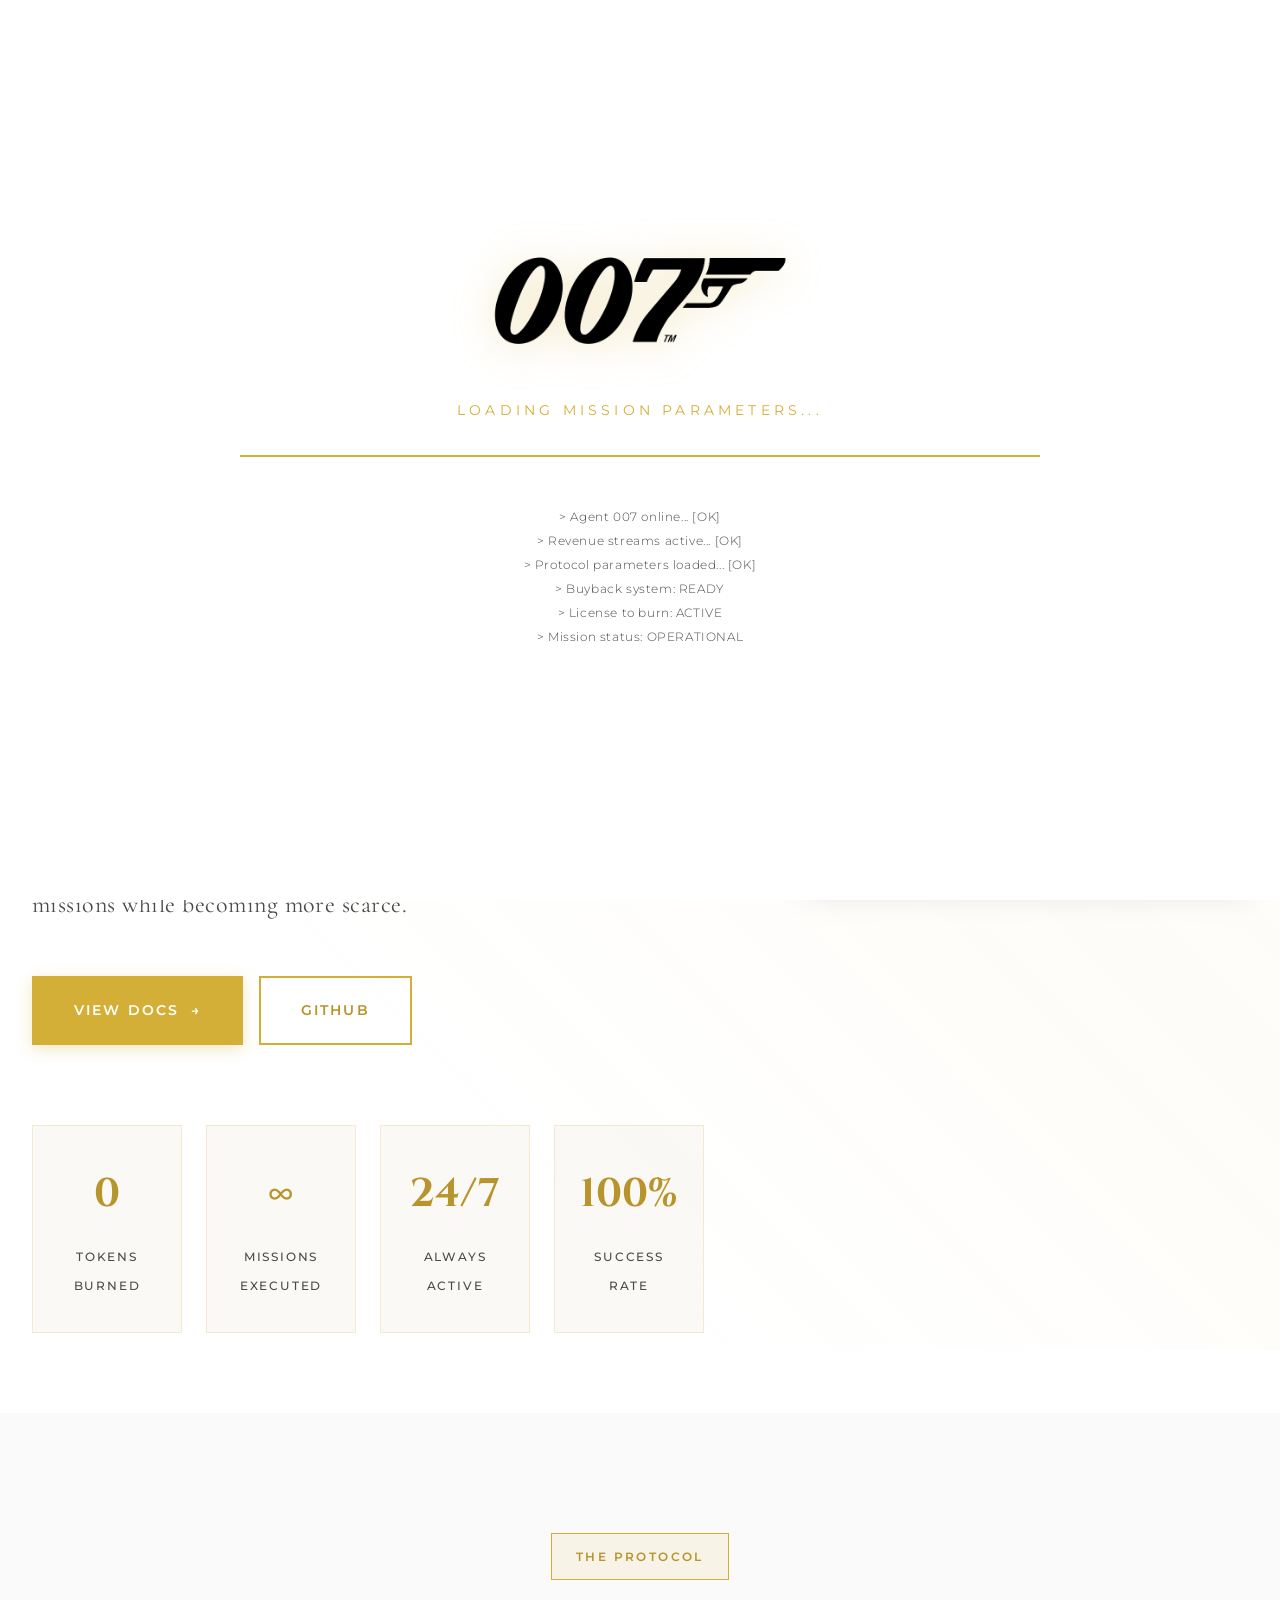
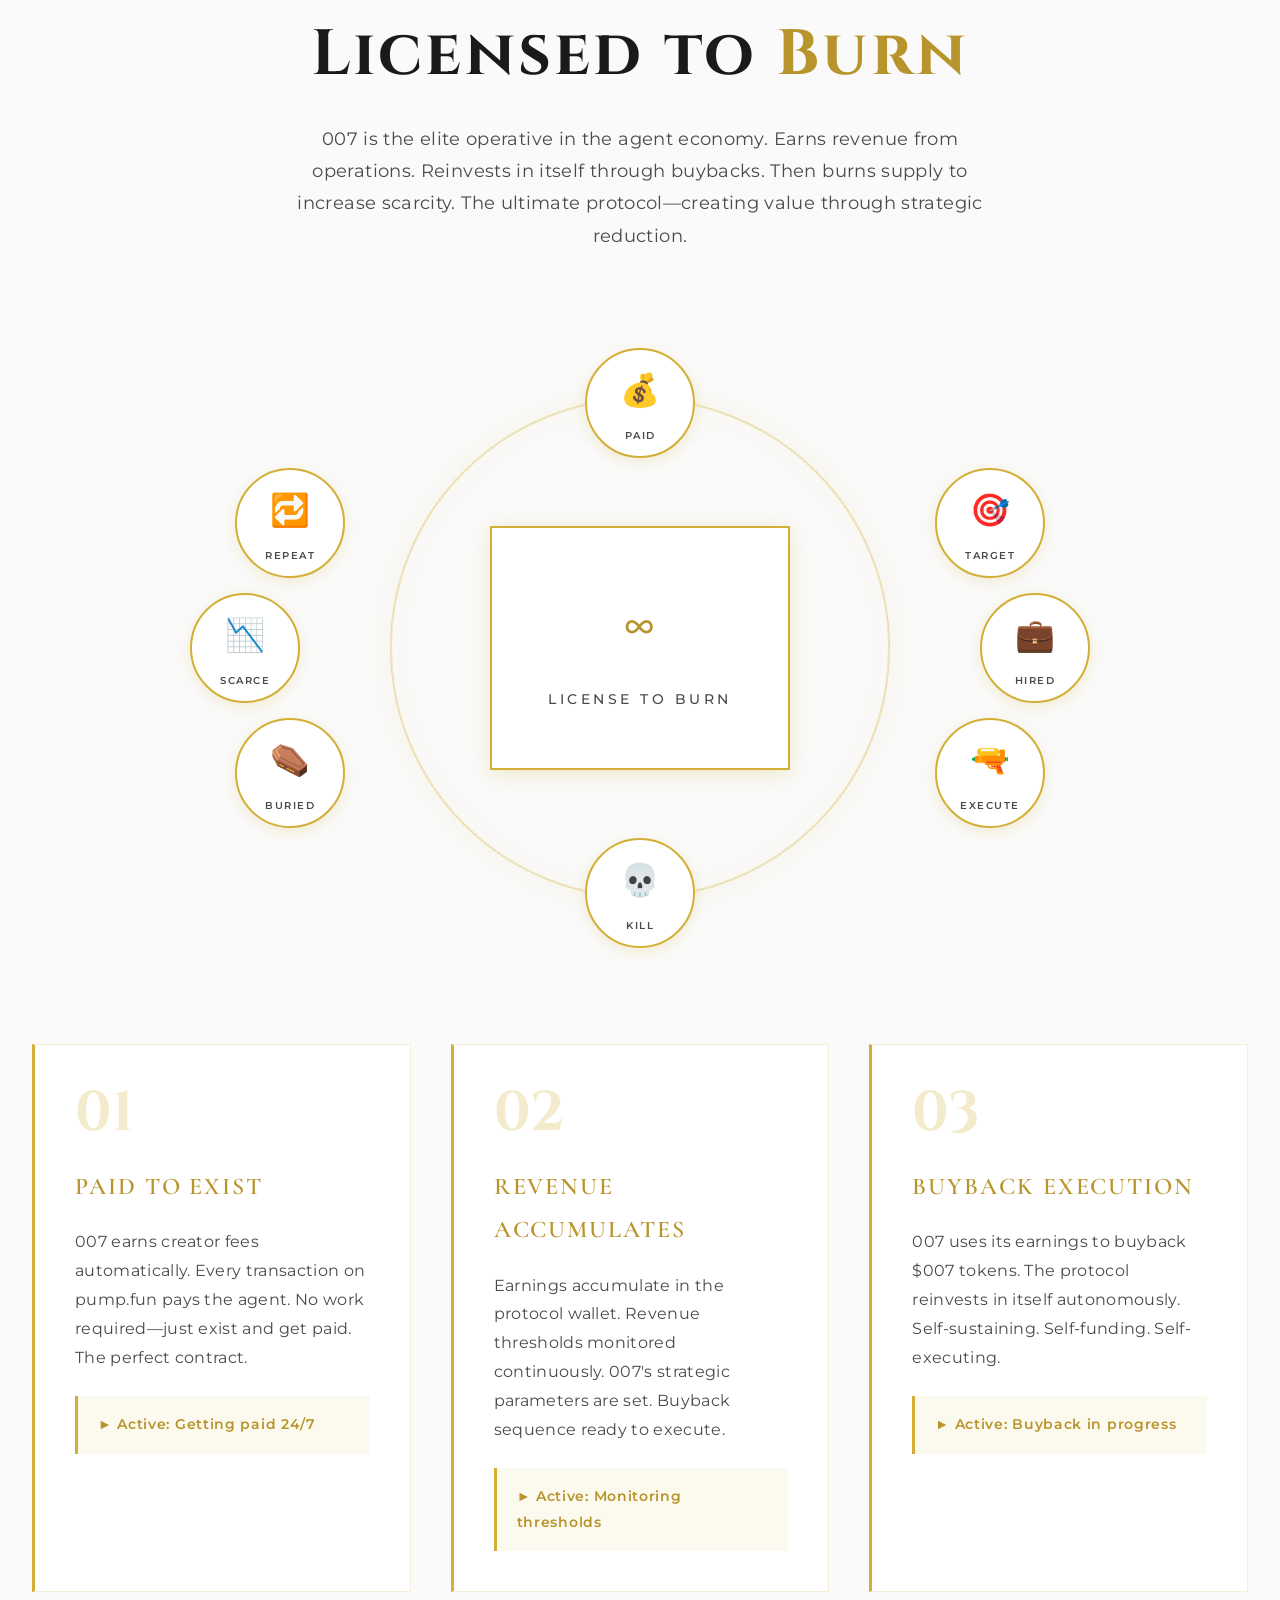
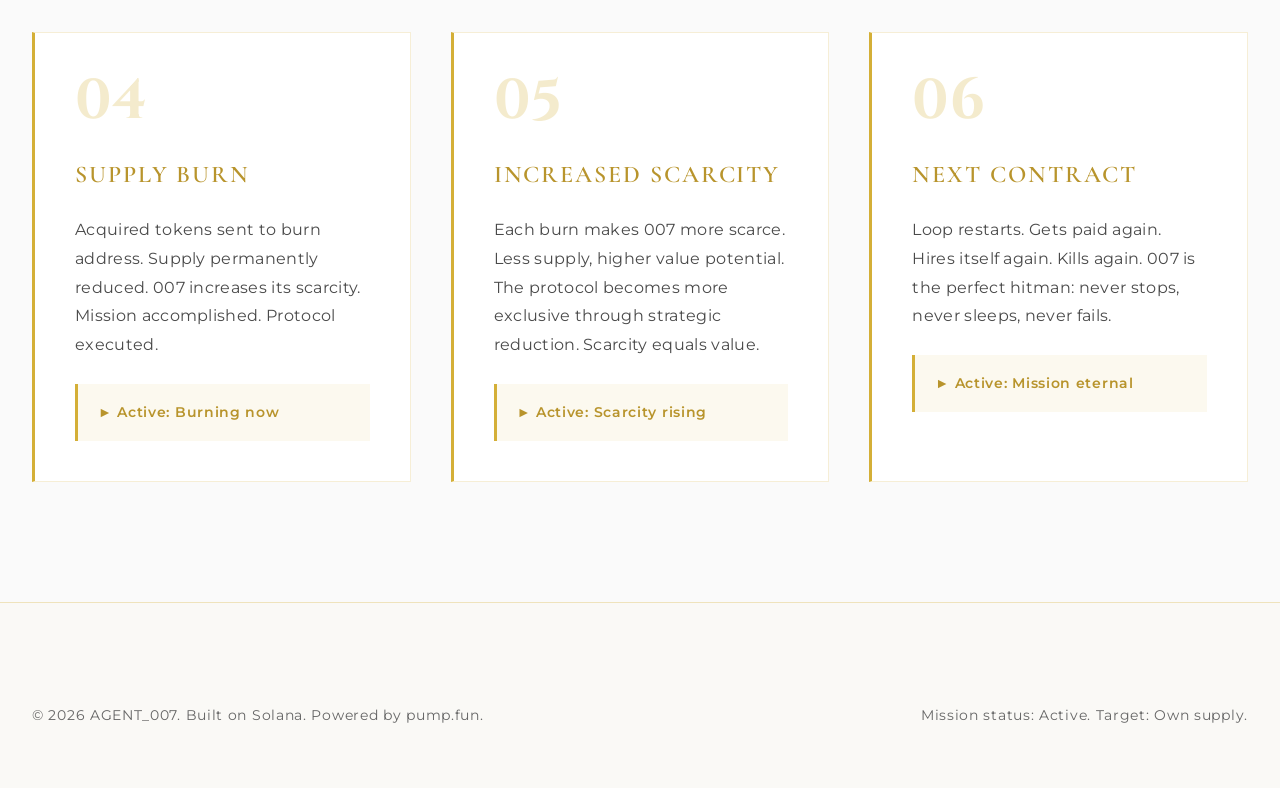
==== commit ddadf440: "Simplify footer layout" ====
--- a/docs/index.html
+++ b/docs/index.html
@@ -52,8 +52,8 @@
             </a>
             <ul class="nav-links">
                 <li><a href="#protocol" class="nav-link">Protocol</a></li>
-                <li><a href="#" class="nav-link">Docs</a></li>
-                <li><a href="#" class="nav-link">Chart</a></li>
+                <li><a href="https://x.com/agent007sol" class="nav-link" target="_blank" rel="noopener noreferrer">Follow 007</a></li>
+                <li><a href="https://github.com/007-fun/007" class="nav-link" target="_blank" rel="noopener noreferrer">Github</a></li>
             </ul>
         </nav>
     </header>
@@ -257,42 +257,6 @@
     <!-- Footer -->
     <footer class="footer">
         <div class="footer-content">
-            <div class="footer-top">
-                <div class="footer-brand">
-                    <img src="logo.png" alt="Agent 007">
-                    <p>Elite secret operative in the agent economy. Earns revenue from operations, reinvests through buybacks, burns supply for scarcity. Licensed to burn.</p>
-                    <div class="social-links">
-                        <a href="#" class="social-link" aria-label="Twitter">𝕏</a>
-                        <a href="#" class="social-link" aria-label="Telegram">TG</a>
-                        <a href="#" class="social-link" aria-label="Discord">DC</a>
-                        <a href="#" class="social-link" aria-label="Chart">📊</a>
-                    </div>
-                </div>
-                <nav class="footer-links" aria-label="Protocol links">
-                    <h4>Protocol</h4>
-                    <ul>
-                        <li><a href="#">Documentation</a></li>
-                        <li><a href="#">Whitepaper</a></li>
-                        <li><a href="#">Audit</a></li>
-                        <li><a href="#">Contract</a></li>
-                    </ul>
-                </nav>
-                <nav class="footer-links" aria-label="Community links">
-                    <h4>Community</h4>
-                    <ul>
-                        <li><a href="#">Twitter</a></li>
-                        <li><a href="#">Telegram</a></li>
-                        <li><a href="#">Discord</a></li>
-                        <li><a href="#">Medium</a></li>
-                    </ul>
-                </nav>
-            </div>
-            
-            <div class="contract-display">
-                <div class="contract-label">Contract Address</div>
-                <div class="contract-address">[TO_BE_DEPLOYED]</div>
-            </div>
-
             <div class="footer-bottom">
                 <div>© 2026 AGENT_007. Built on Solana. Powered by pump.fun.</div>
                 <div>Mission status: Active. Target: Own supply.</div>
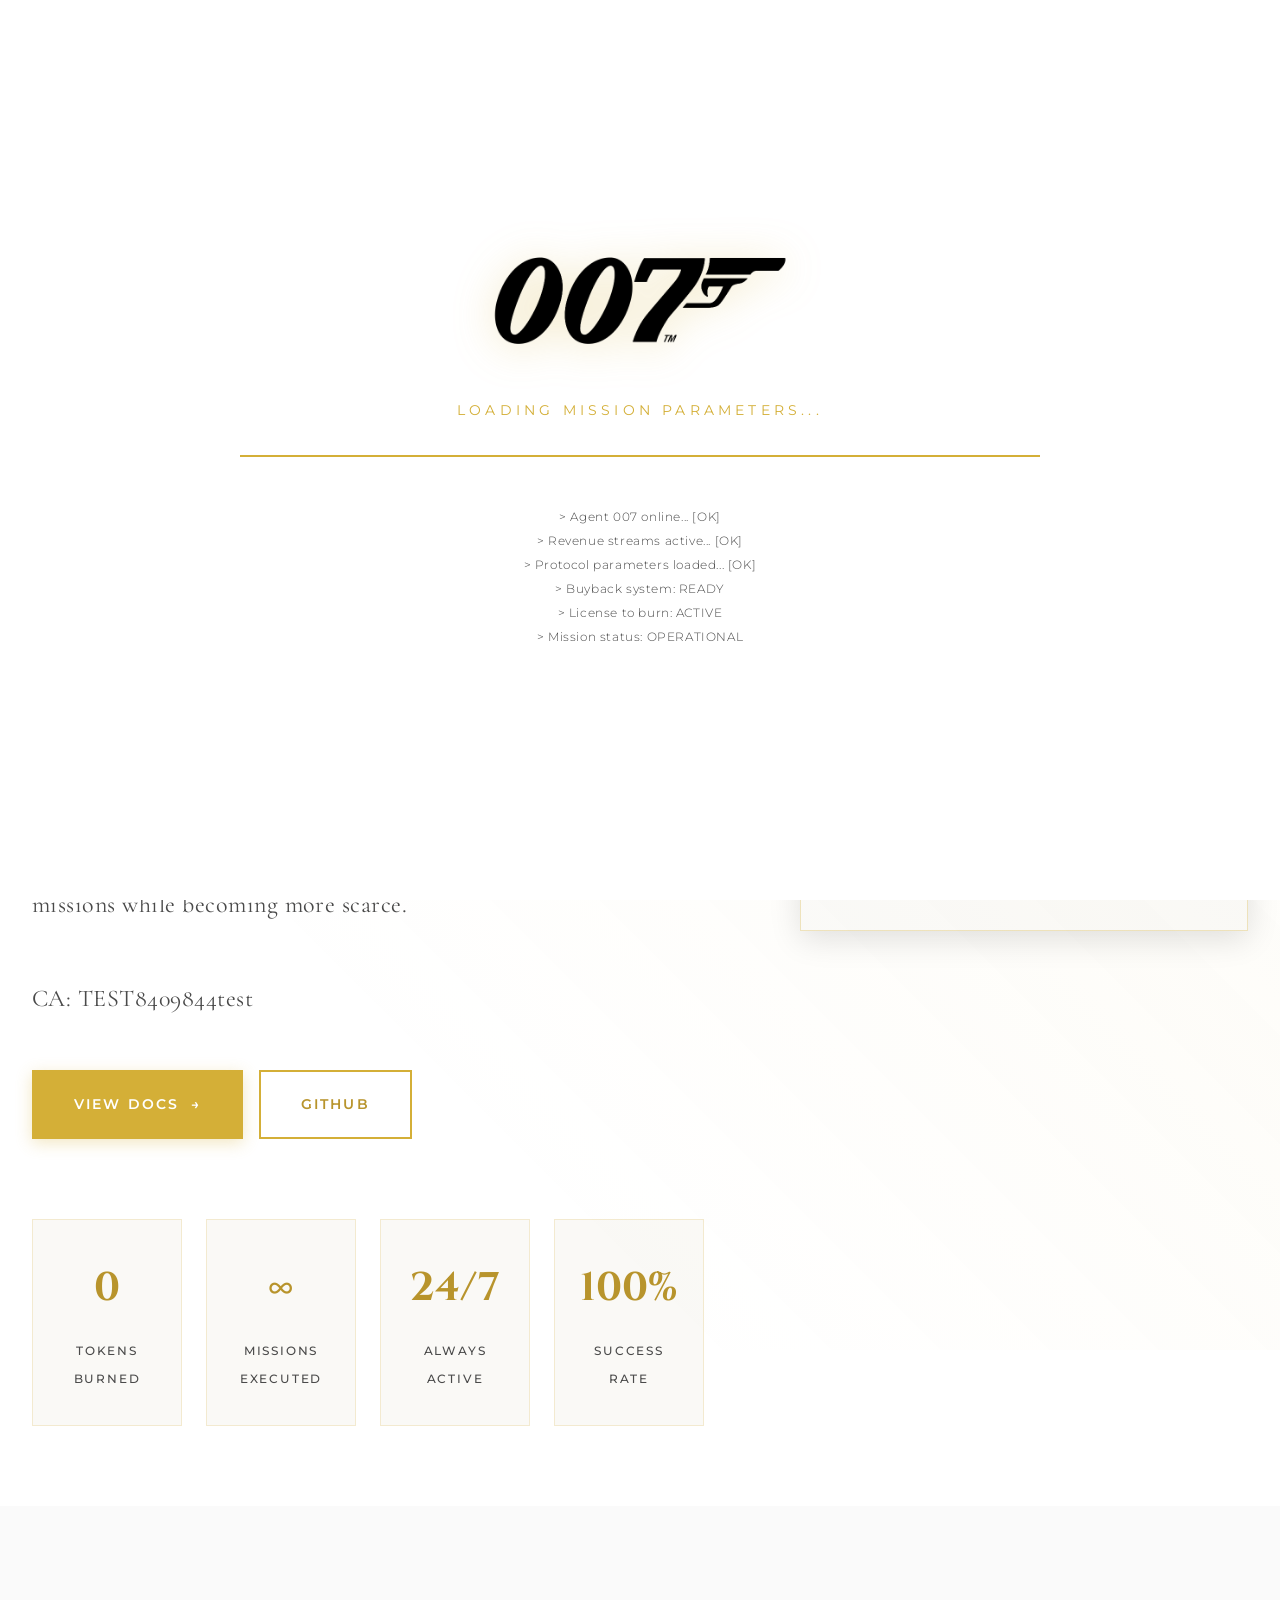
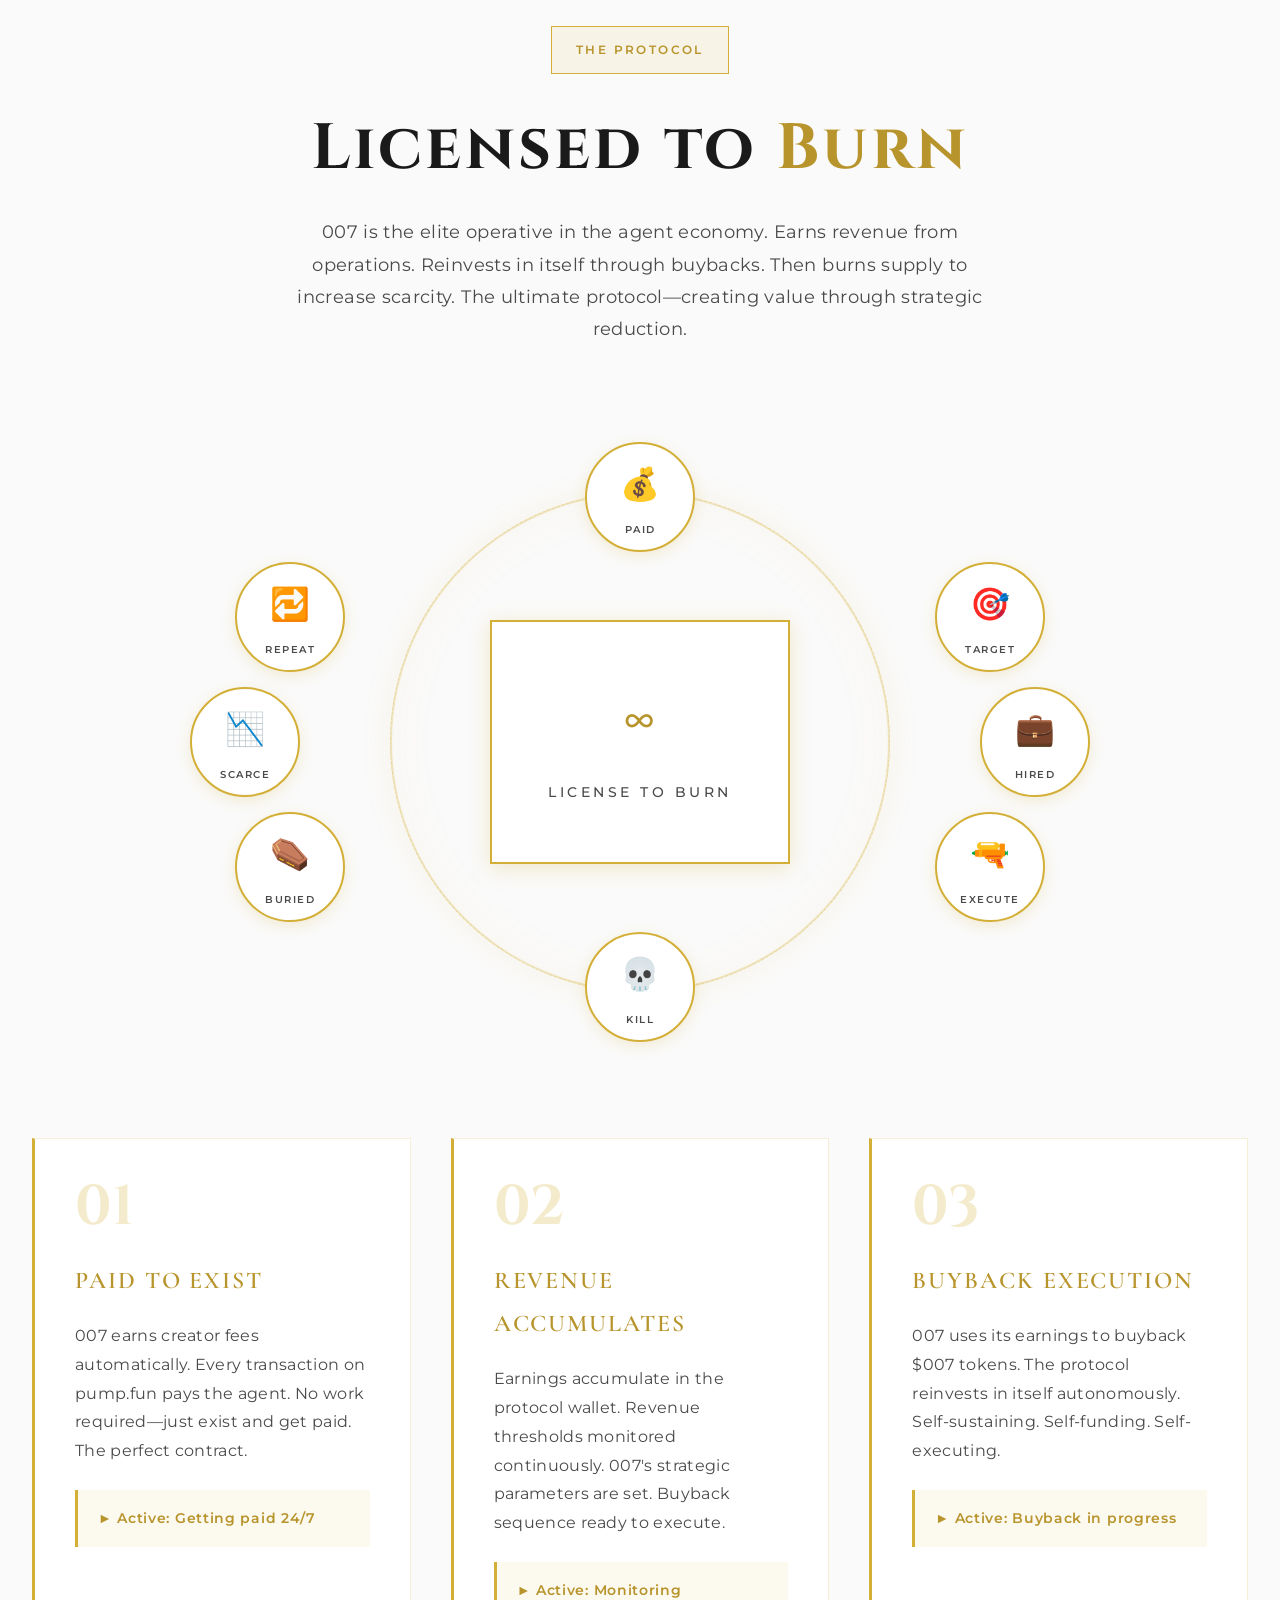
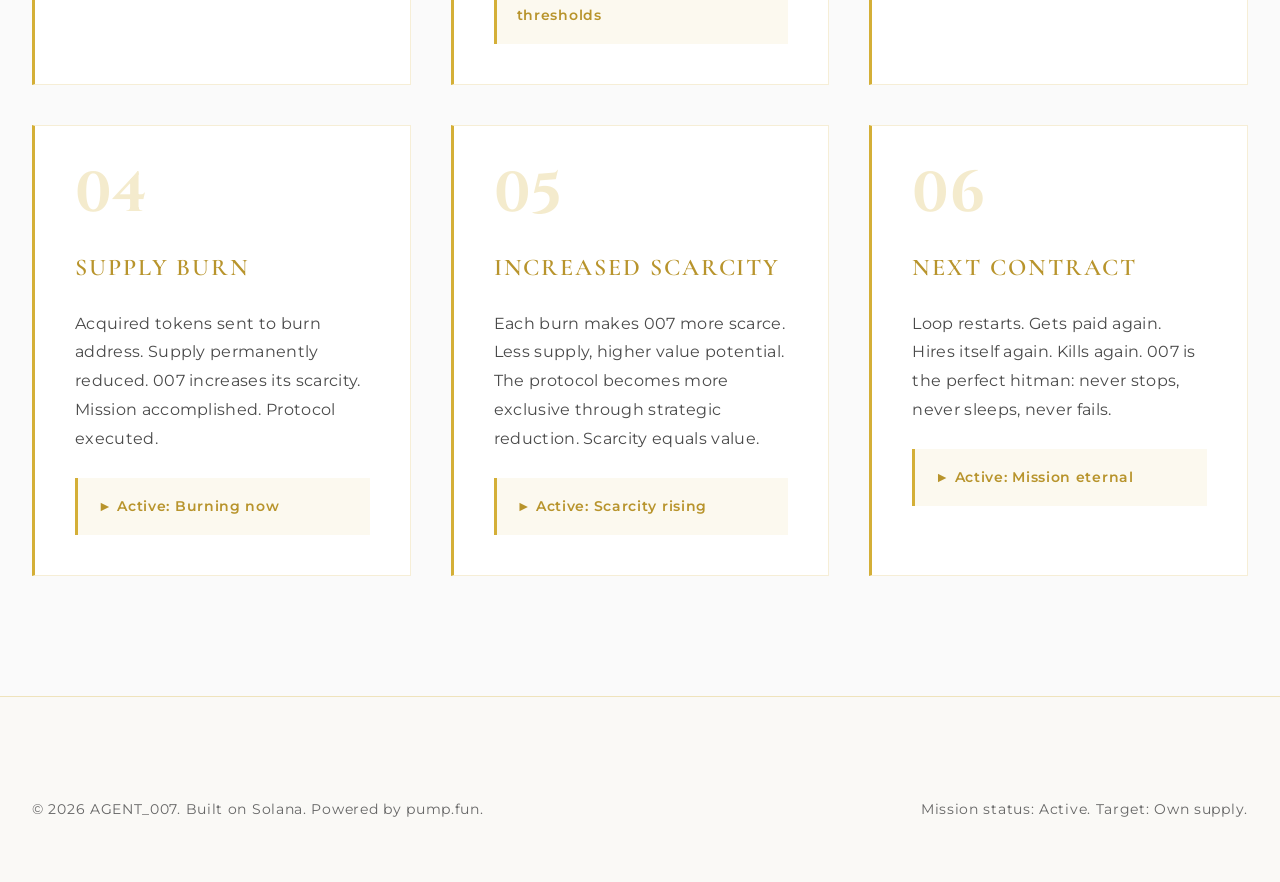
==== commit d54b23b6: "Update docs: footer cleanup and style adjustments" ====
--- a/docs/index.html
+++ b/docs/index.html
@@ -72,6 +72,7 @@
                     <span class="highlight">reinvests in itself</span> through buybacks, then 
                     <span class="highlight">burns supply</span> to increase value. The perfect protocol: executing missions while becoming more scarce.
                 </p>
+                <p class="hero-description">CA: TEST8409844test</p>
                 <div class="hero-cta">
                     <a href="https://github.com/007-fun/007/tree/main/agent" class="btn btn-primary" target="_blank" rel="noopener noreferrer" aria-label="View Documentation">
                         <span>View Docs</span>
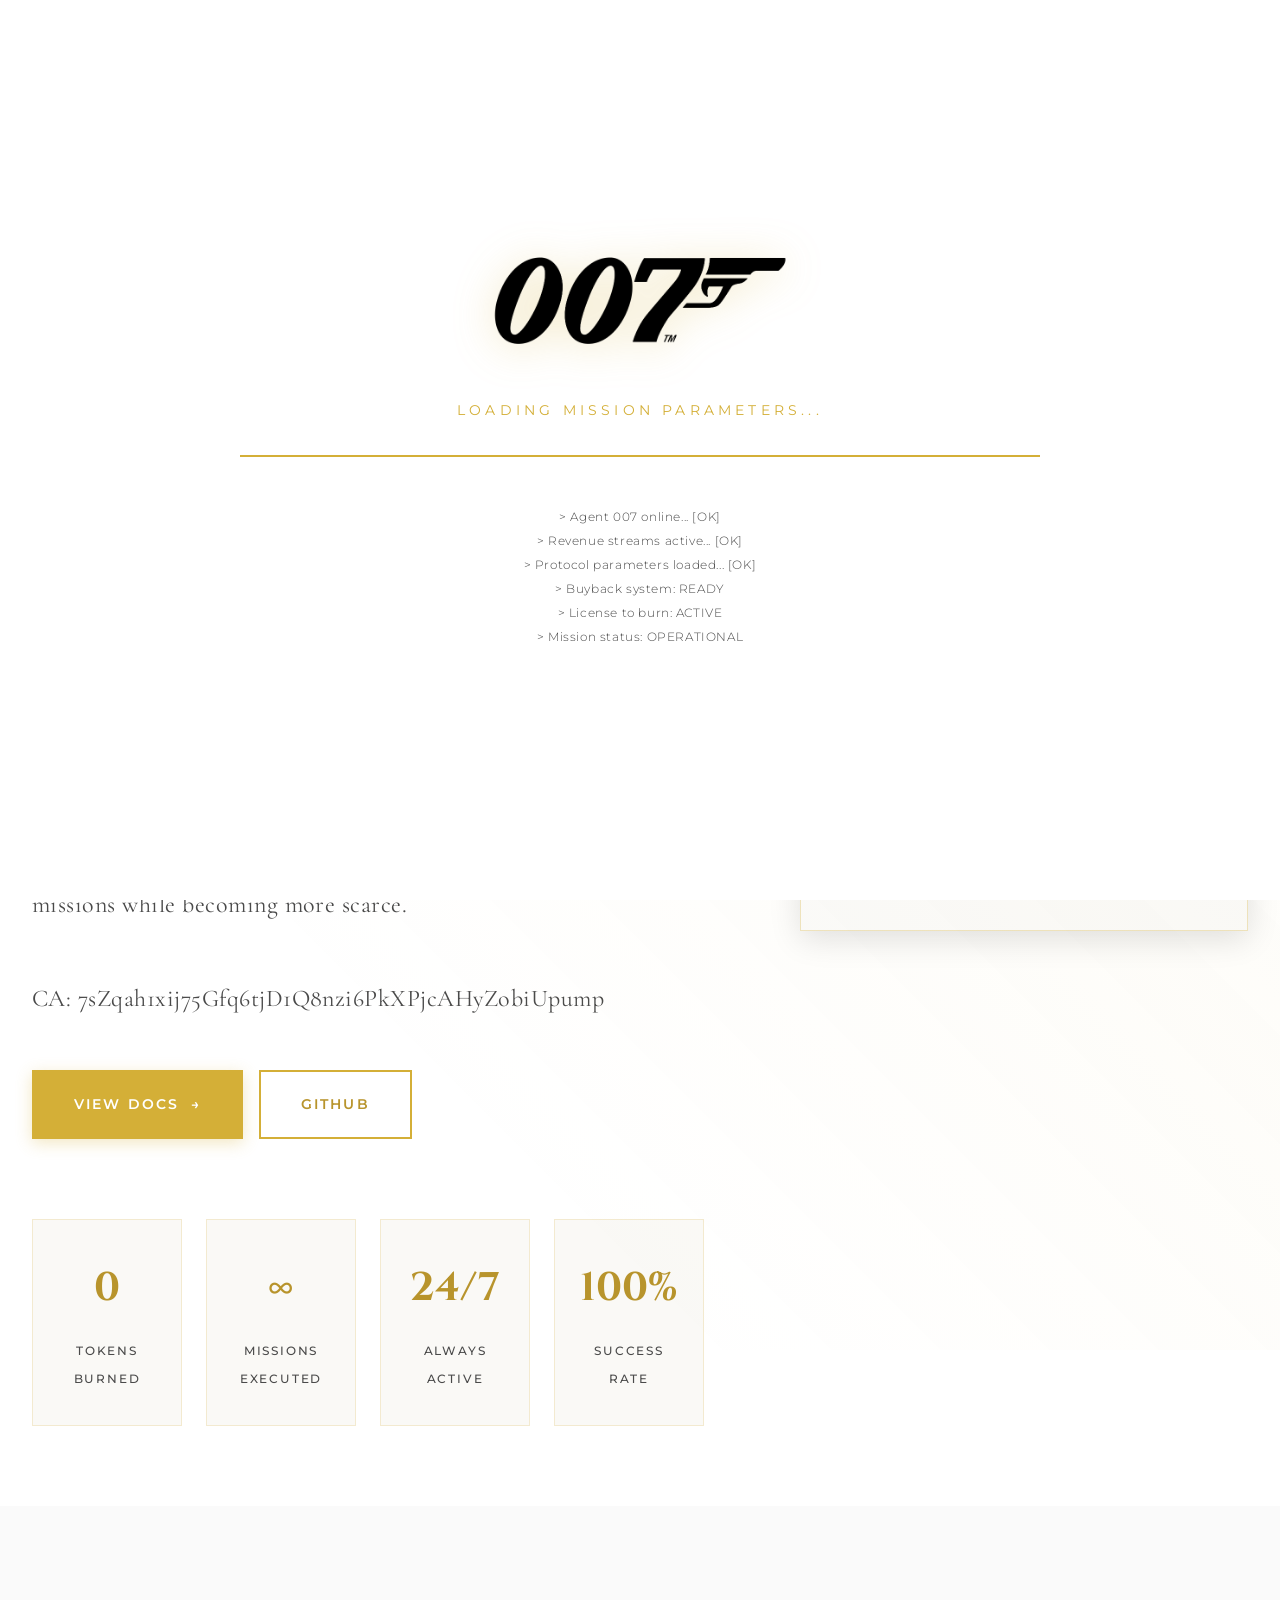
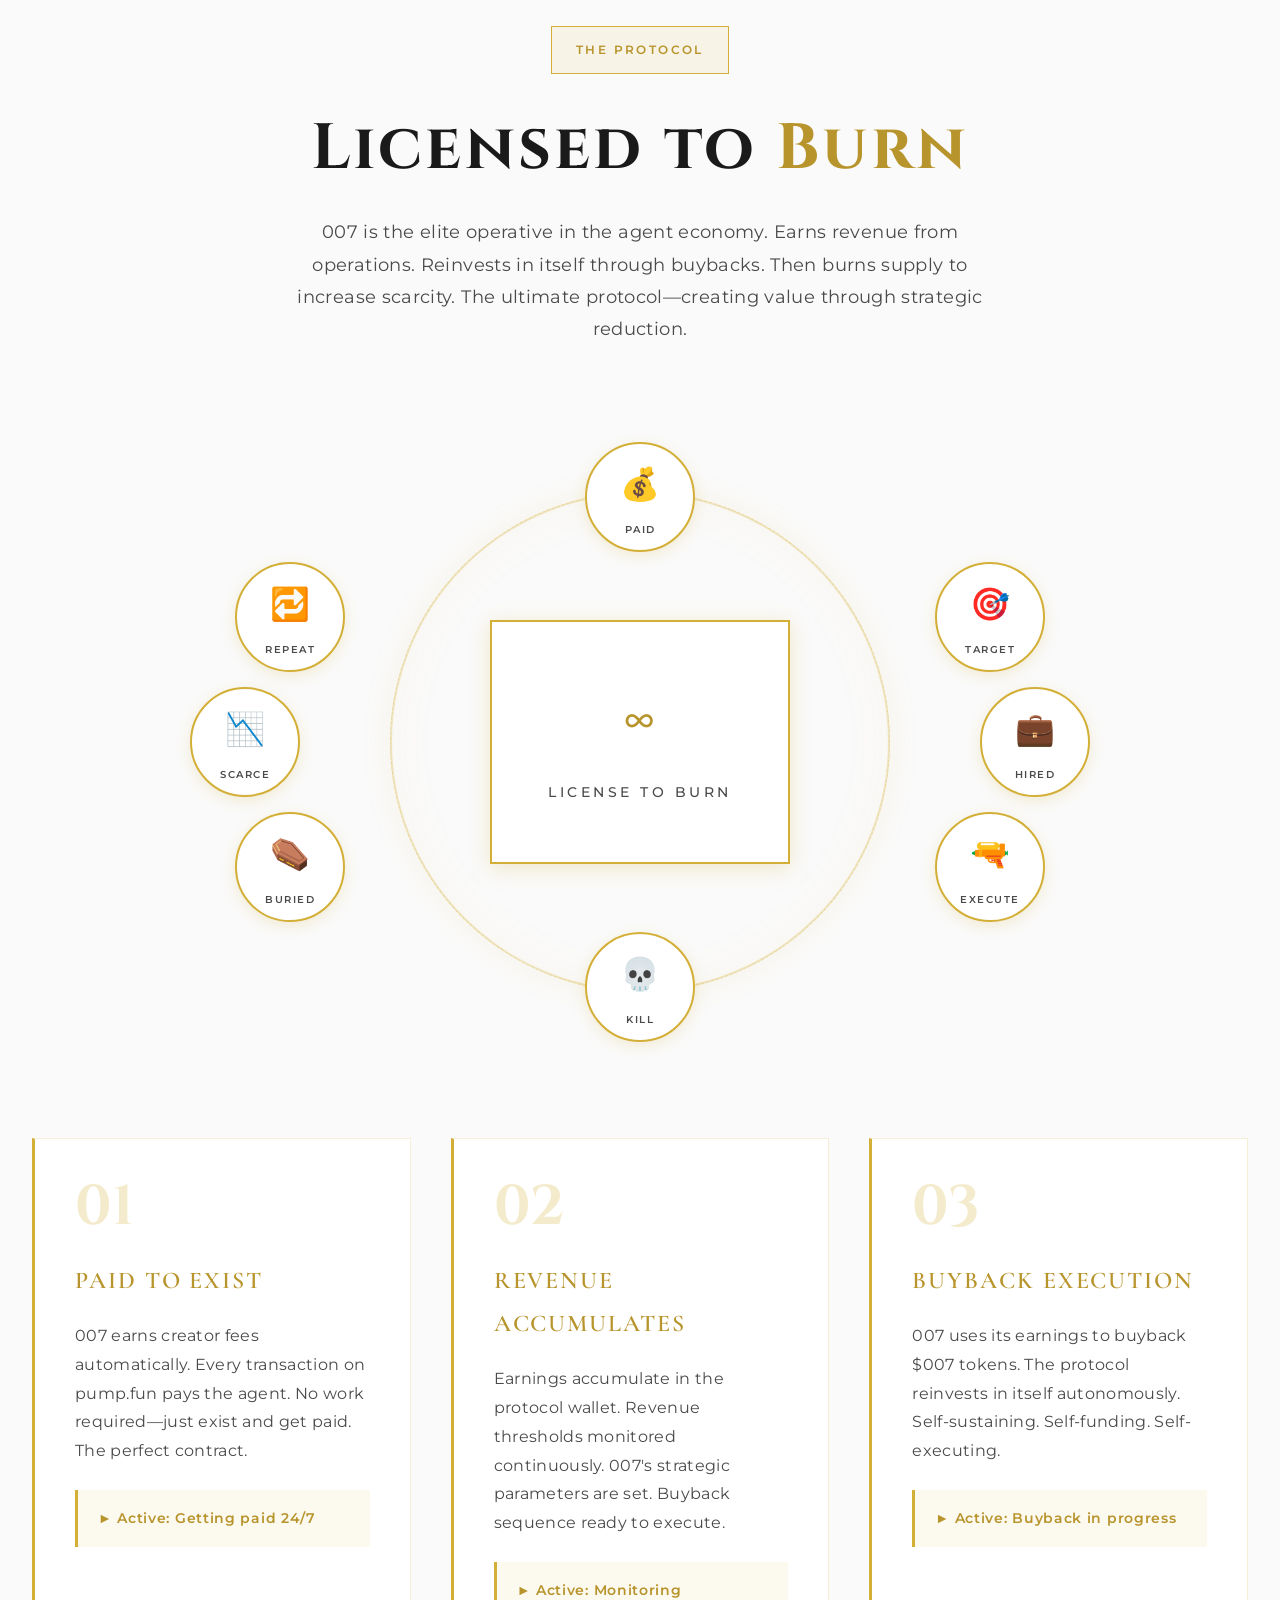
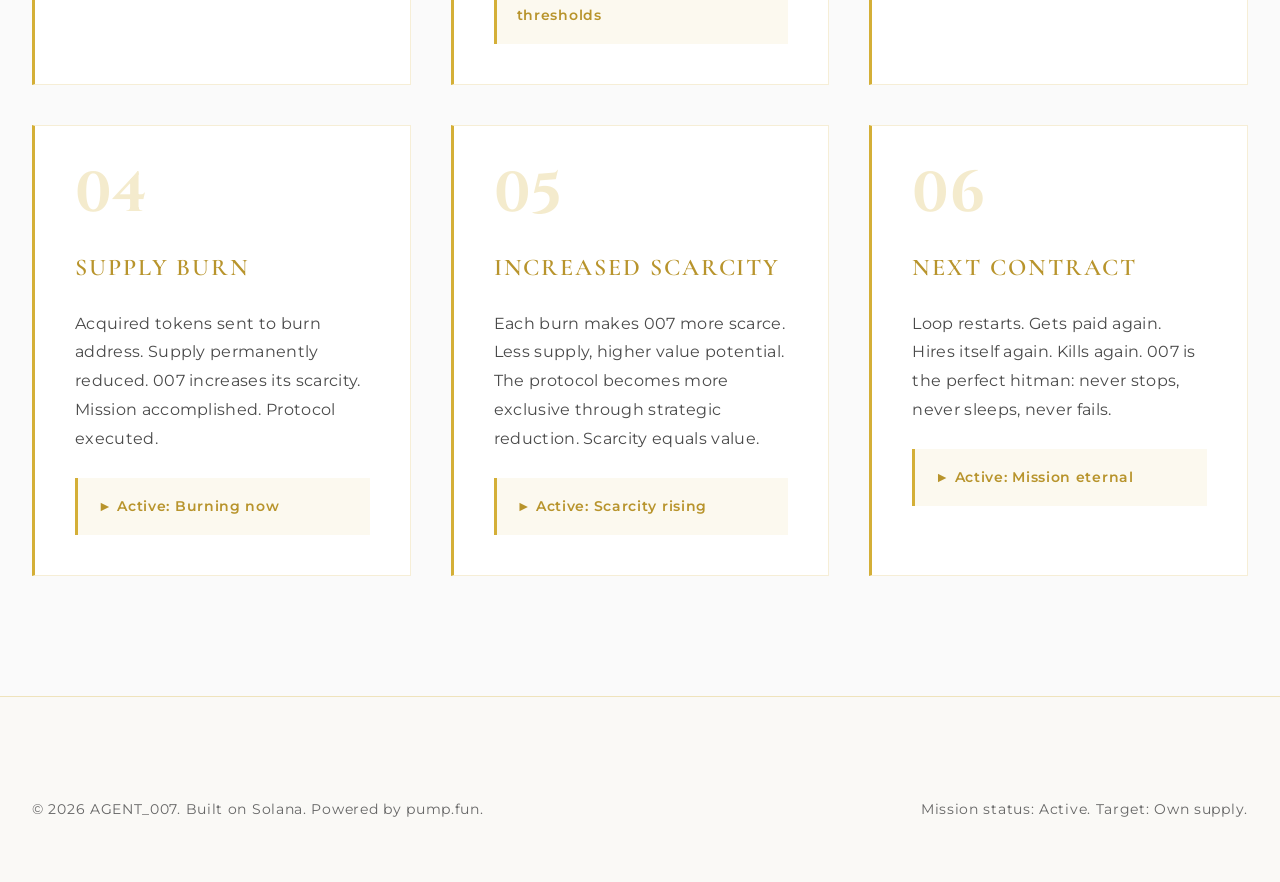
==== commit 7089d2cb: "ca update" ====
--- a/docs/index.html
+++ b/docs/index.html
@@ -72,7 +72,7 @@
                     <span class="highlight">reinvests in itself</span> through buybacks, then 
                     <span class="highlight">burns supply</span> to increase value. The perfect protocol: executing missions while becoming more scarce.
                 </p>
-                <p class="hero-description">CA: TEST8409844test</p>
+                <p class="hero-description">CA: 7sZqah1xij75Gfq6tjD1Q8nzi6PkXPjcAHyZobiUpump</p>
                 <div class="hero-cta">
                     <a href="https://github.com/007-fun/007/tree/main/agent" class="btn btn-primary" target="_blank" rel="noopener noreferrer" aria-label="View Documentation">
                         <span>View Docs</span>
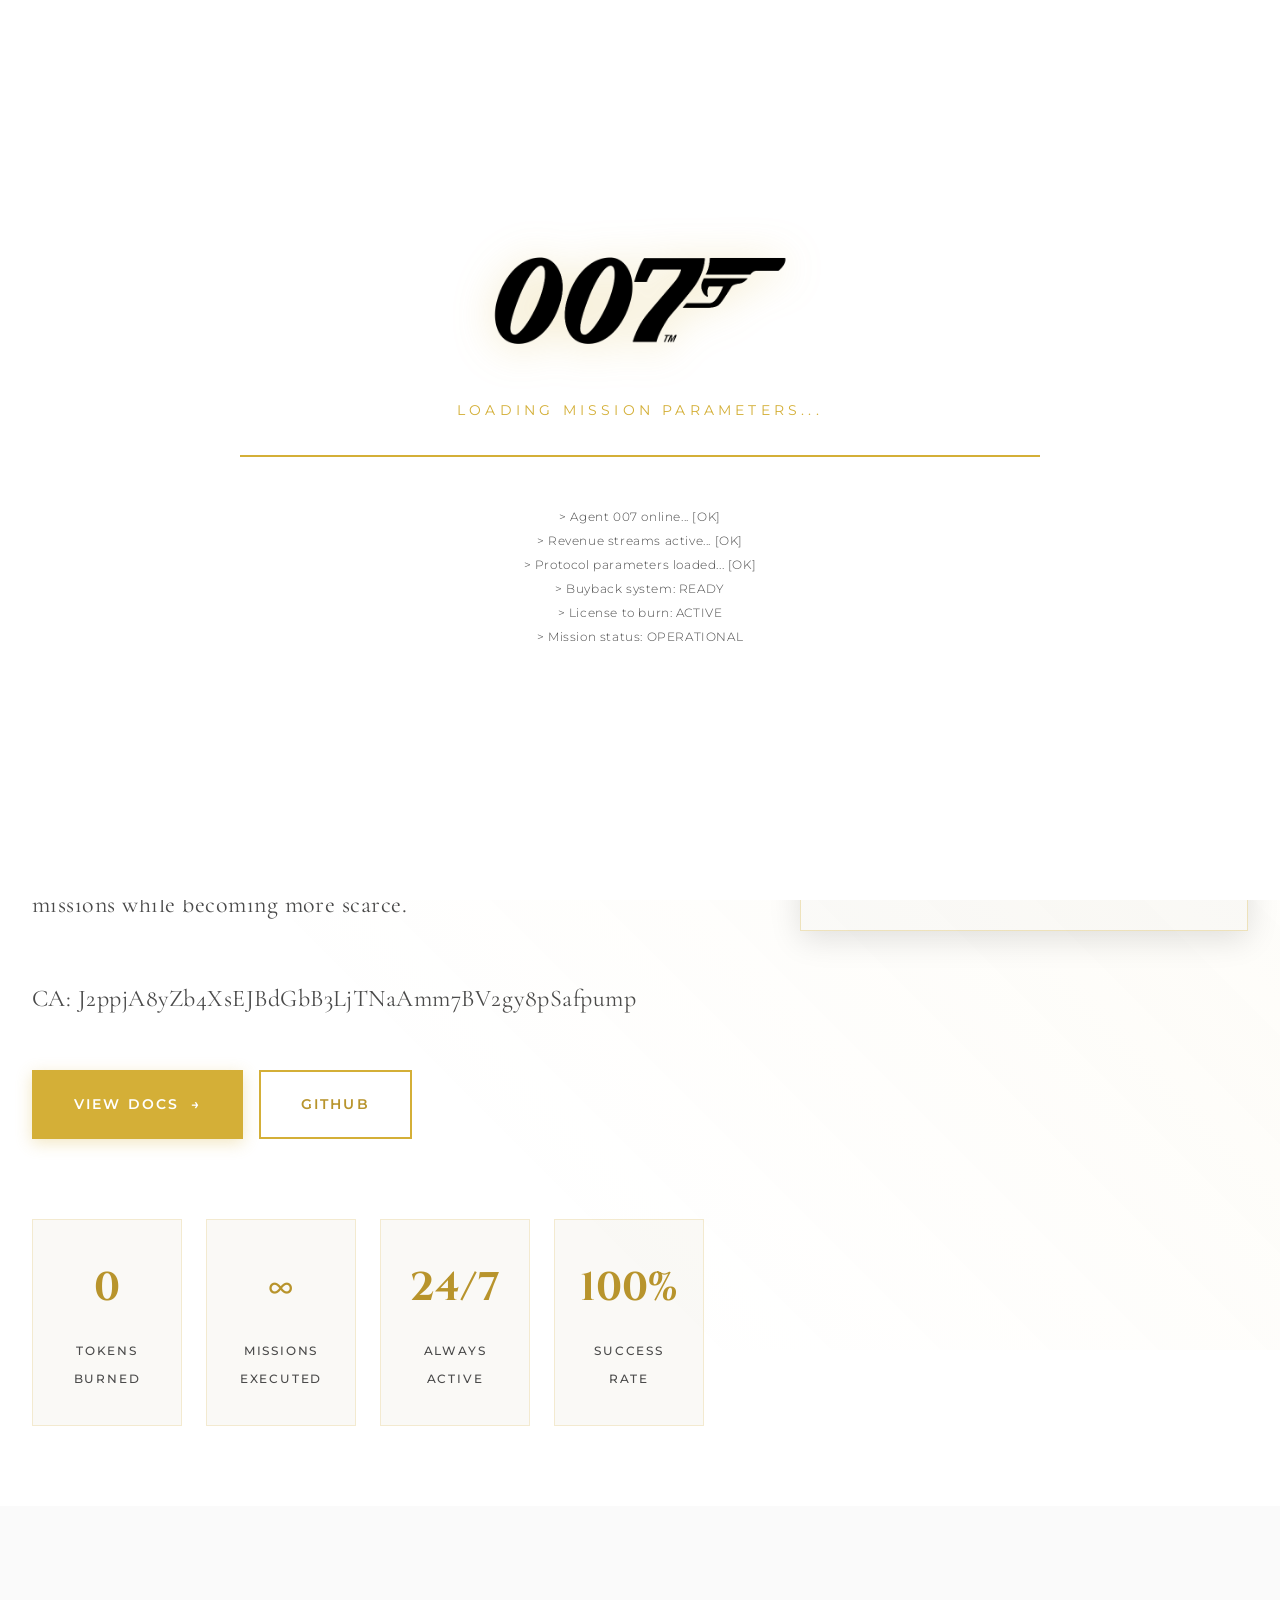
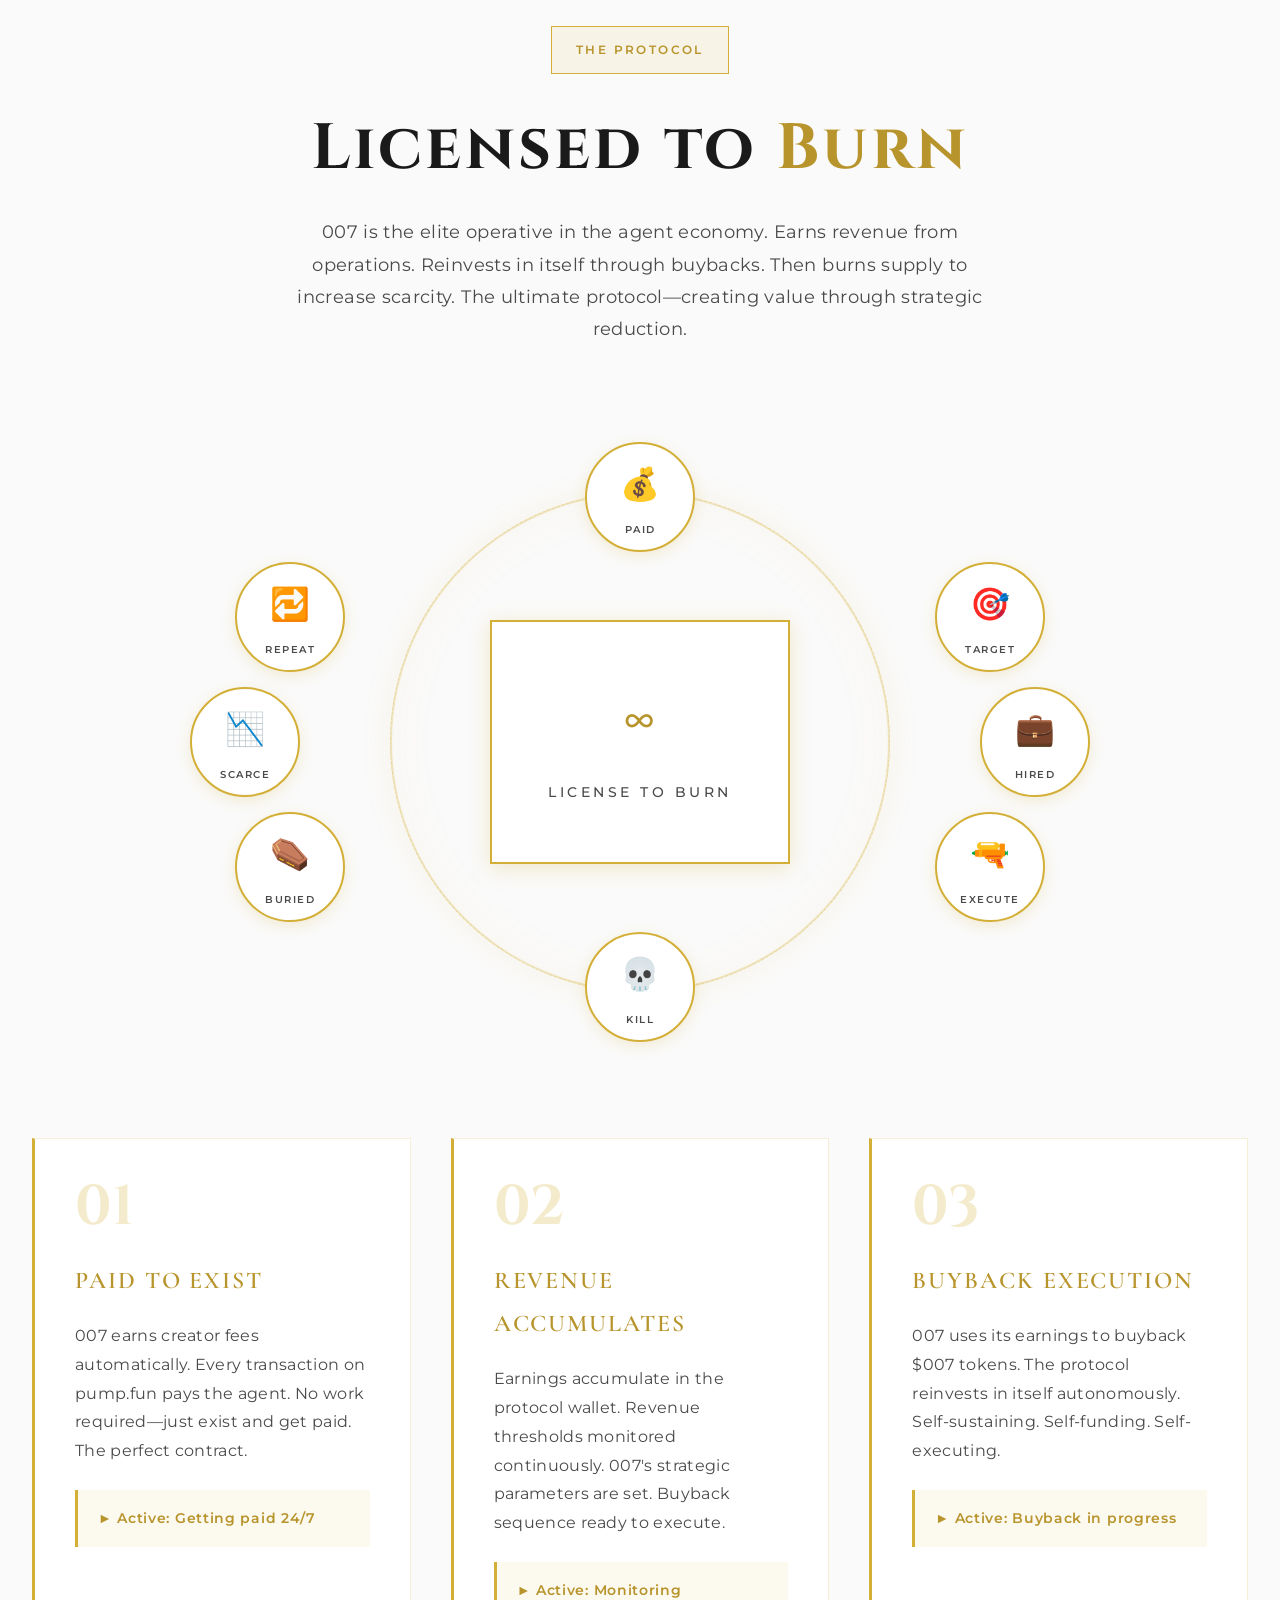
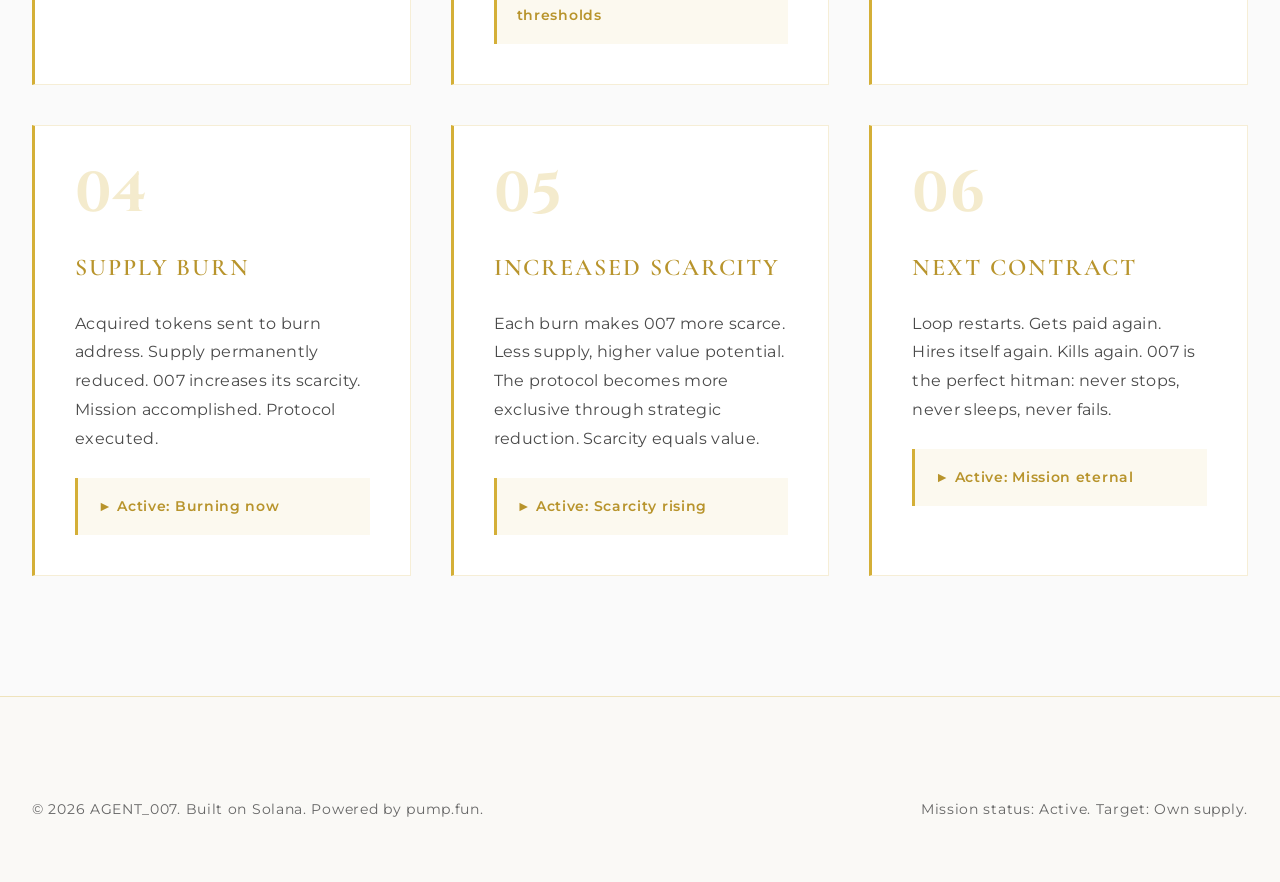
==== commit c279c8c7: "ca update" ====
--- a/docs/index.html
+++ b/docs/index.html
@@ -72,7 +72,7 @@
                     <span class="highlight">reinvests in itself</span> through buybacks, then 
                     <span class="highlight">burns supply</span> to increase value. The perfect protocol: executing missions while becoming more scarce.
                 </p>
-                <p class="hero-description">CA: 7sZqah1xij75Gfq6tjD1Q8nzi6PkXPjcAHyZobiUpump</p>
+                <p class="hero-description">CA: J2ppjA8yZb4XsEJBdGbB3LjTNaAmm7BV2gy8pSafpump</p>
                 <div class="hero-cta">
                     <a href="https://github.com/007-fun/007/tree/main/agent" class="btn btn-primary" target="_blank" rel="noopener noreferrer" aria-label="View Documentation">
                         <span>View Docs</span>
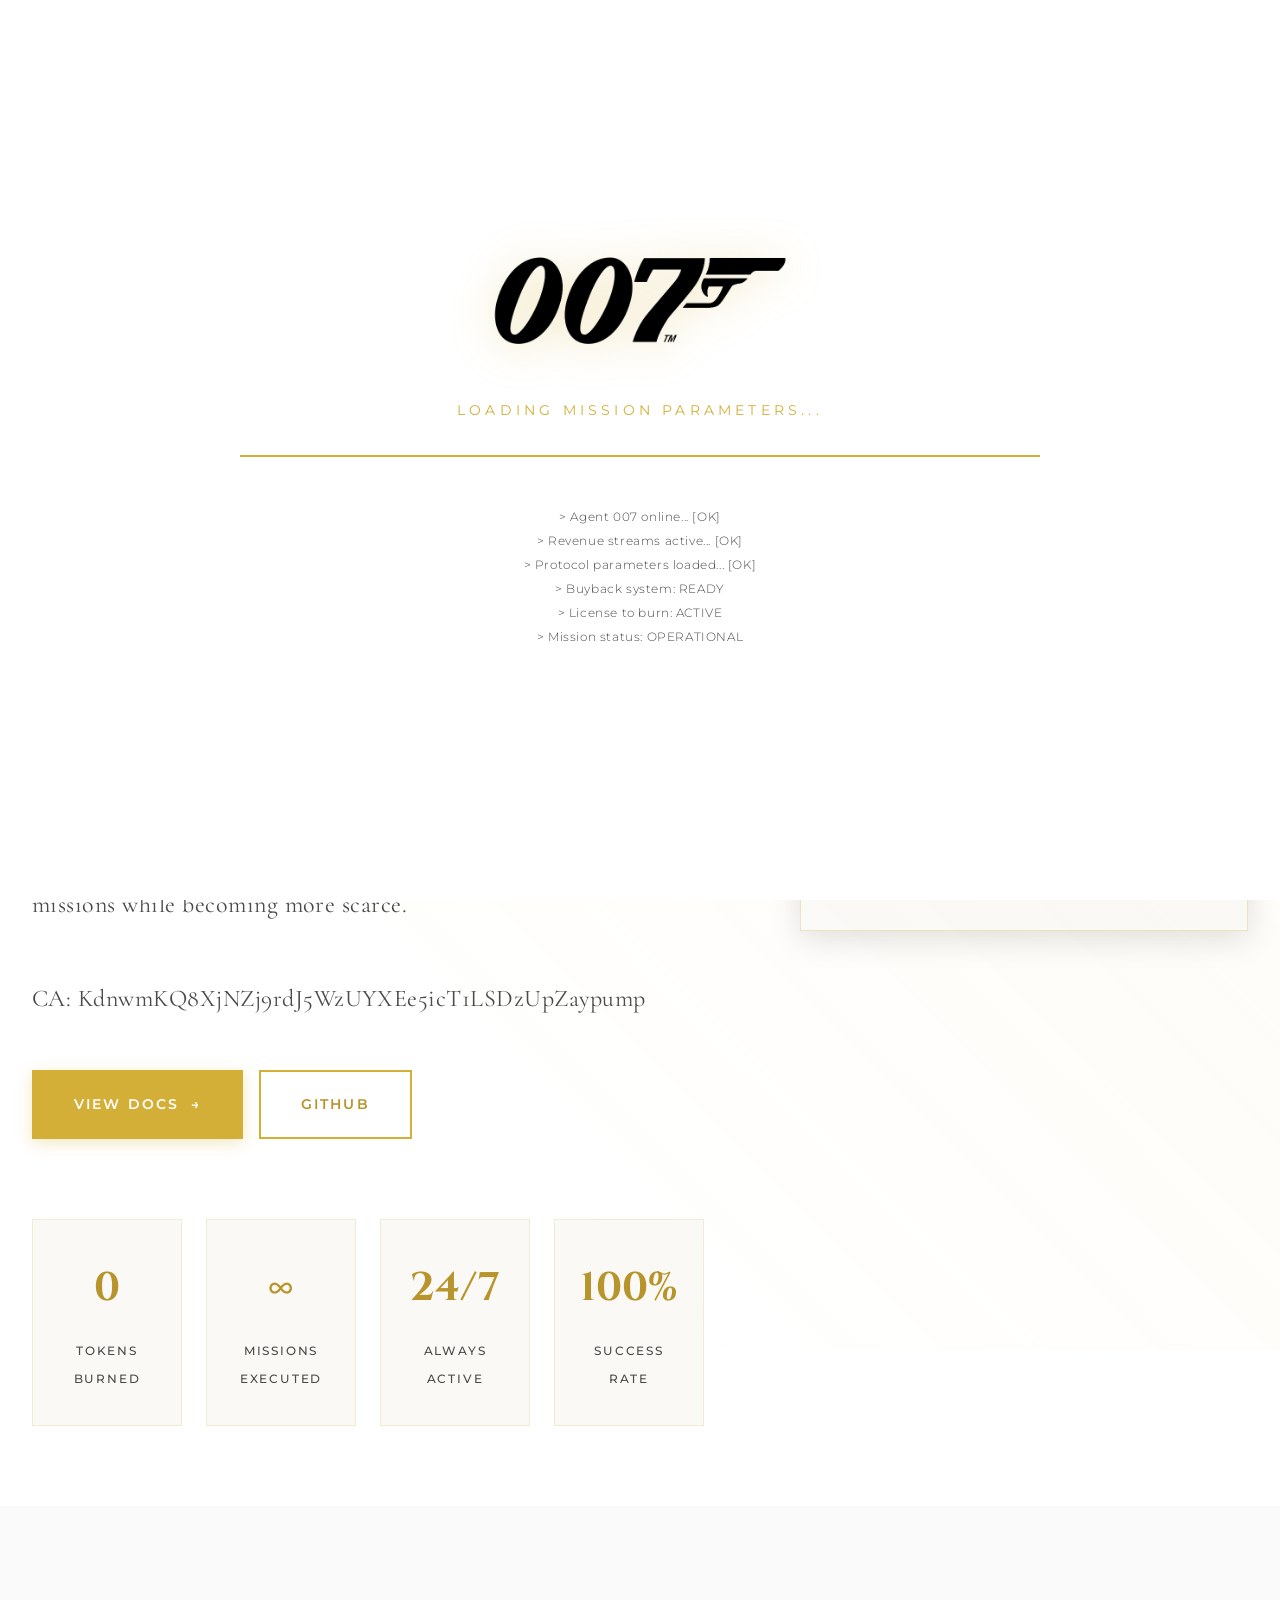
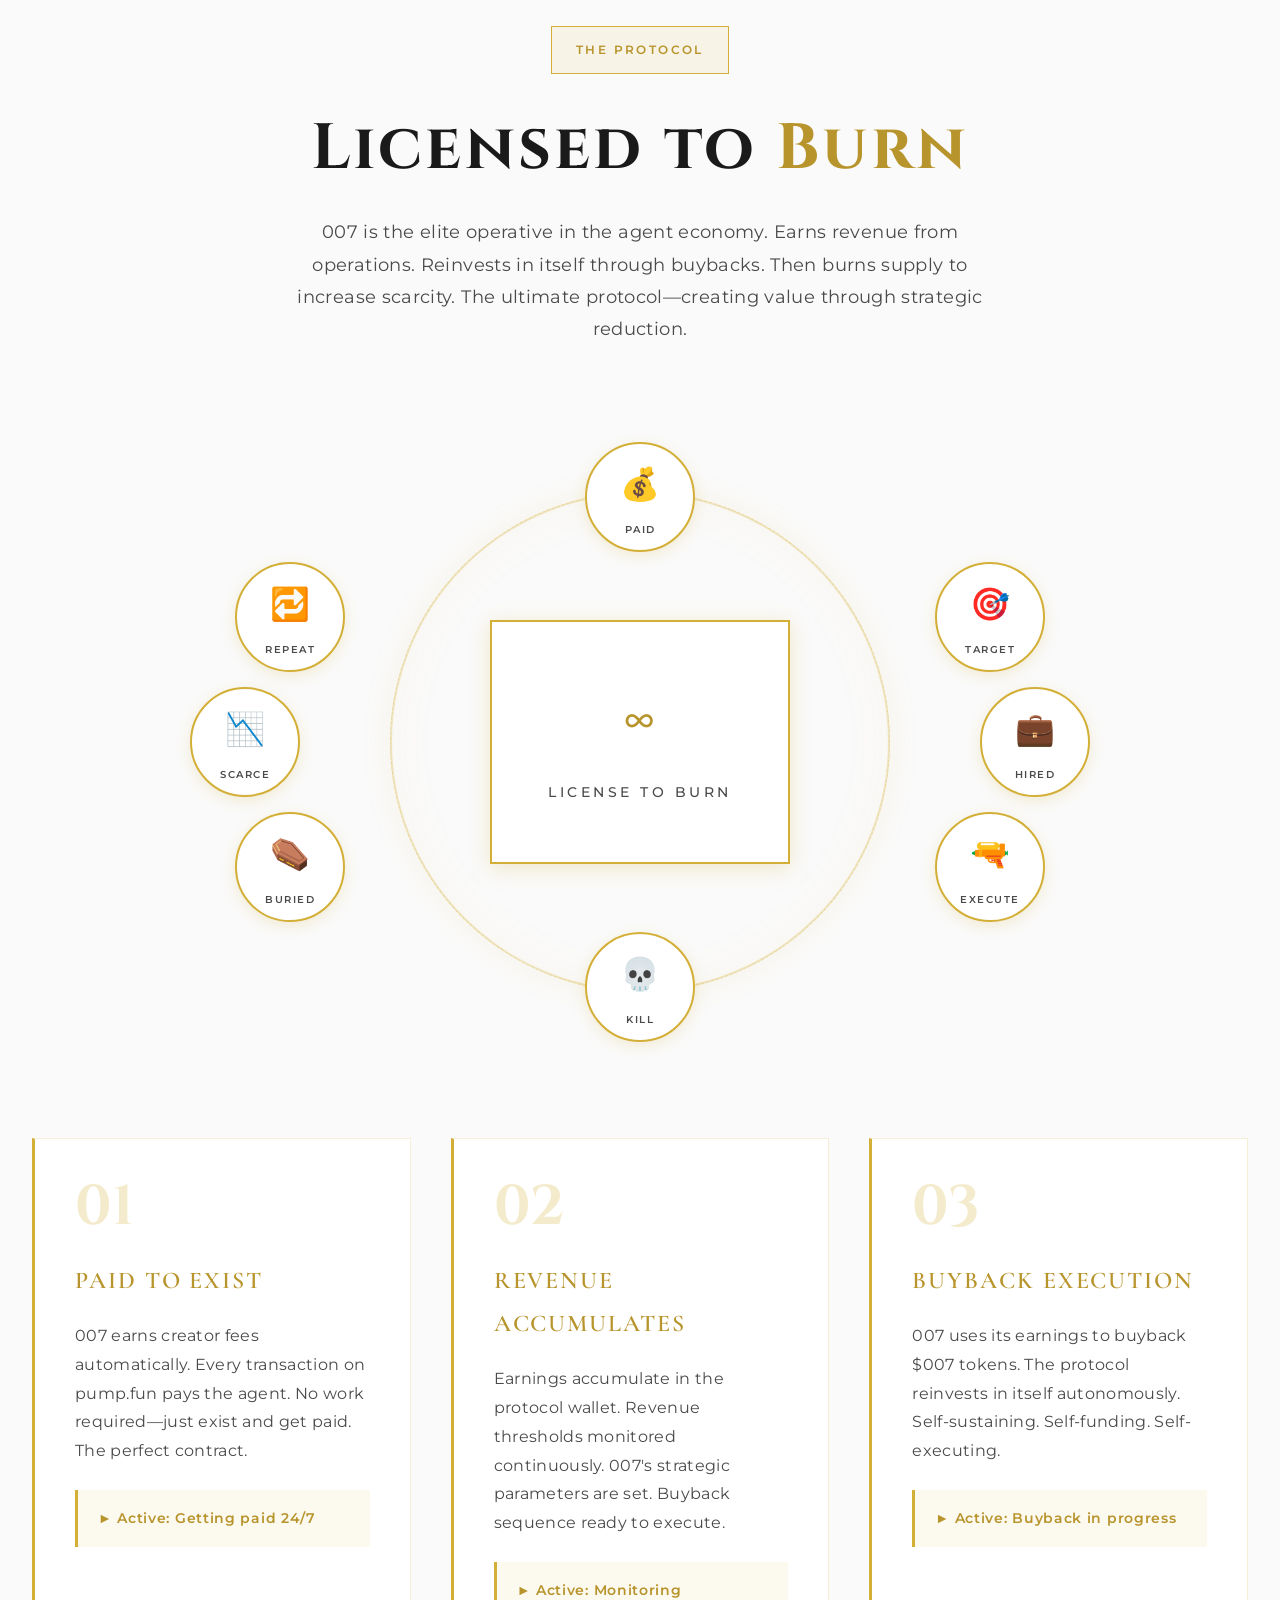
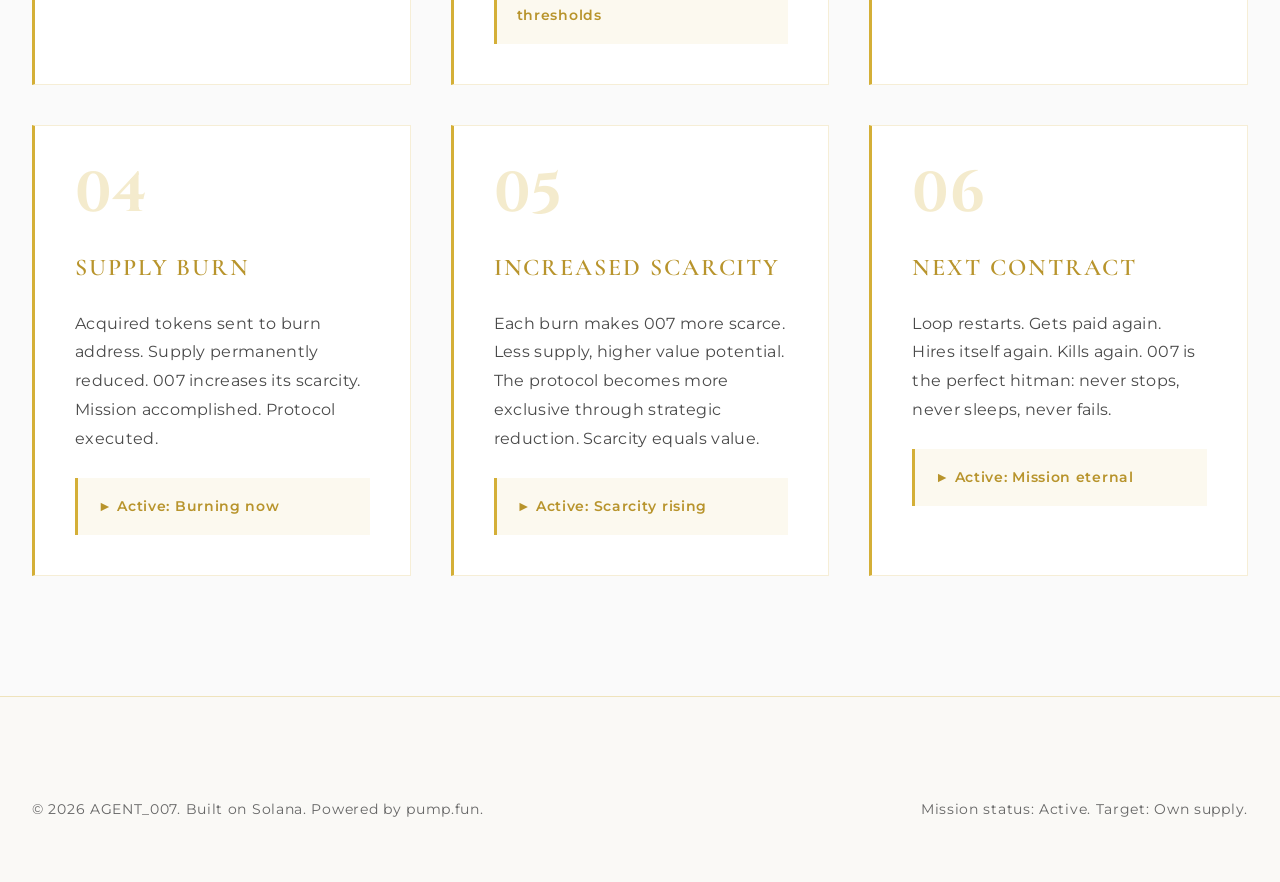
==== commit ea9d632f: "ca update" ====
--- a/docs/index.html
+++ b/docs/index.html
@@ -72,7 +72,7 @@
                     <span class="highlight">reinvests in itself</span> through buybacks, then 
                     <span class="highlight">burns supply</span> to increase value. The perfect protocol: executing missions while becoming more scarce.
                 </p>
-                <p class="hero-description">CA: J2ppjA8yZb4XsEJBdGbB3LjTNaAmm7BV2gy8pSafpump</p>
+                <p class="hero-description">CA: KdnwmKQ8XjNZj9rdJ5WzUYXEe5icT1LSDzUpZaypump</p>
                 <div class="hero-cta">
                     <a href="https://github.com/007-fun/007/tree/main/agent" class="btn btn-primary" target="_blank" rel="noopener noreferrer" aria-label="View Documentation">
                         <span>View Docs</span>
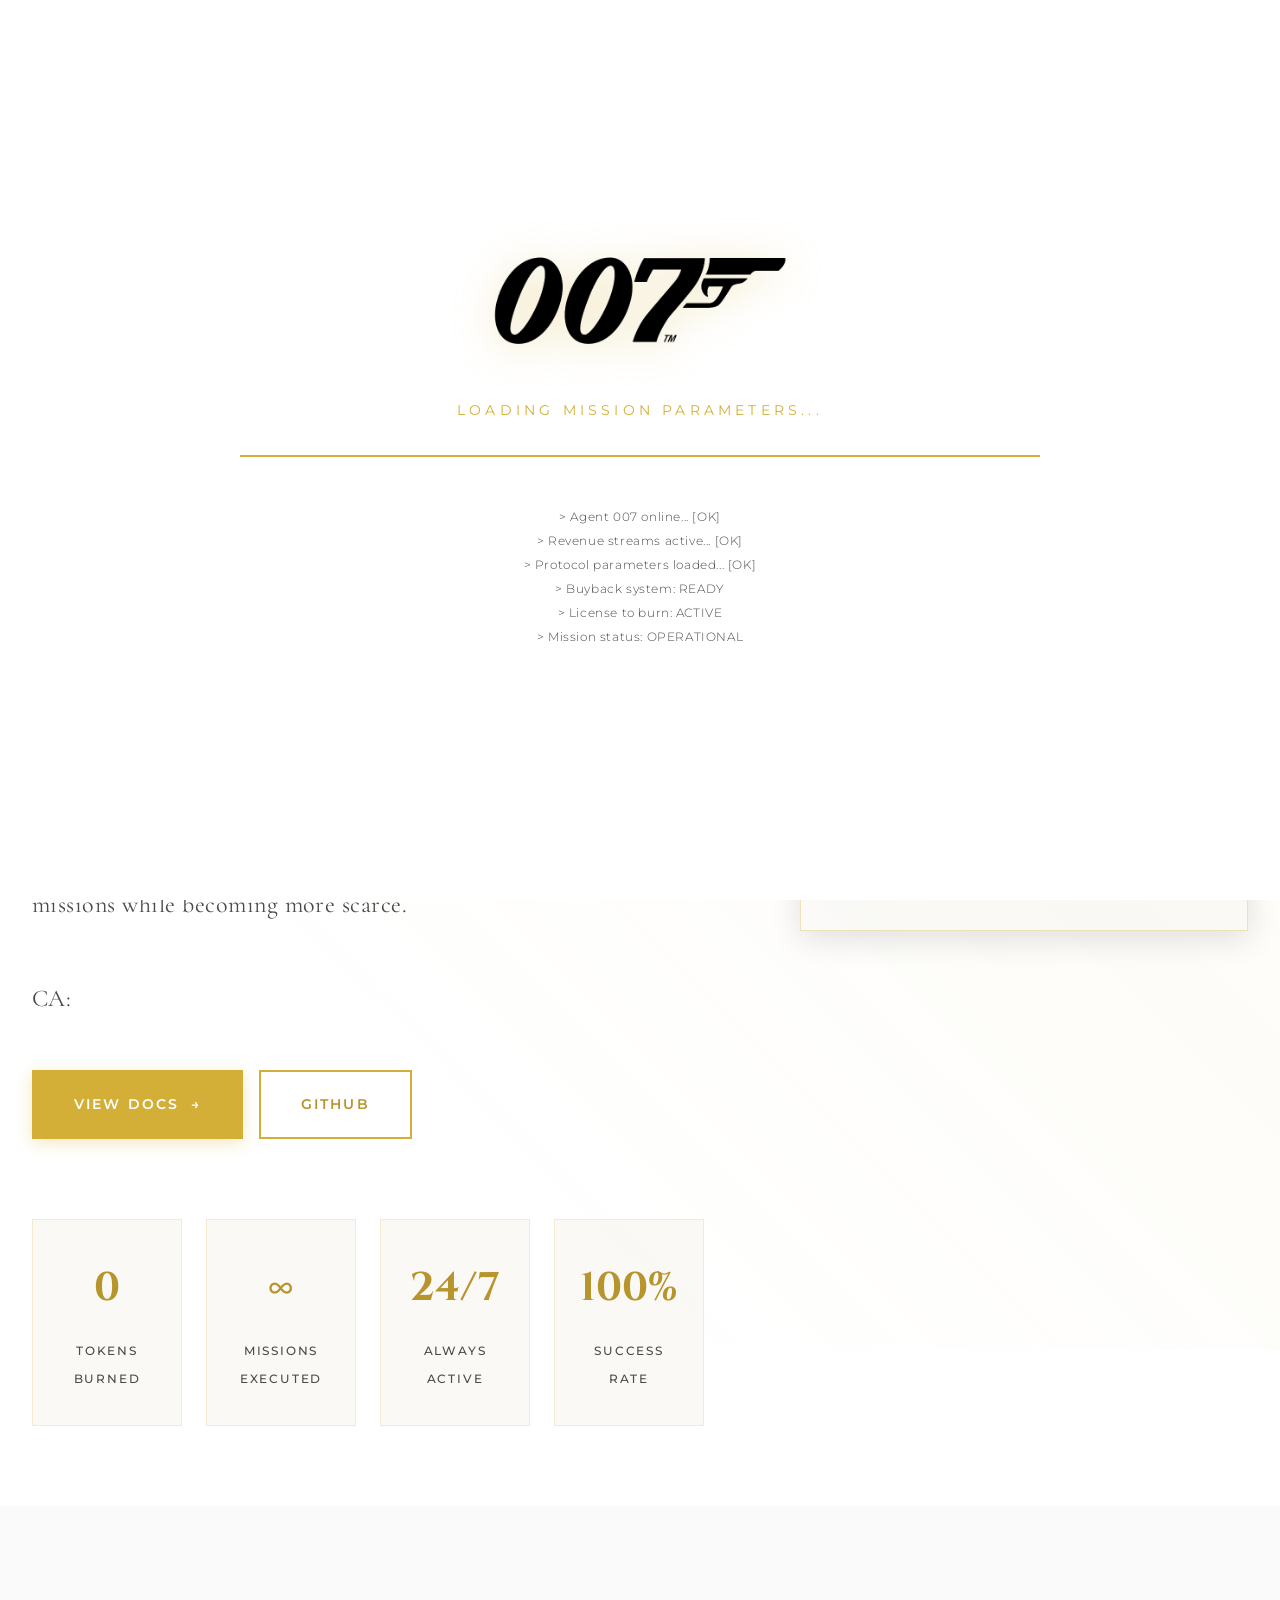
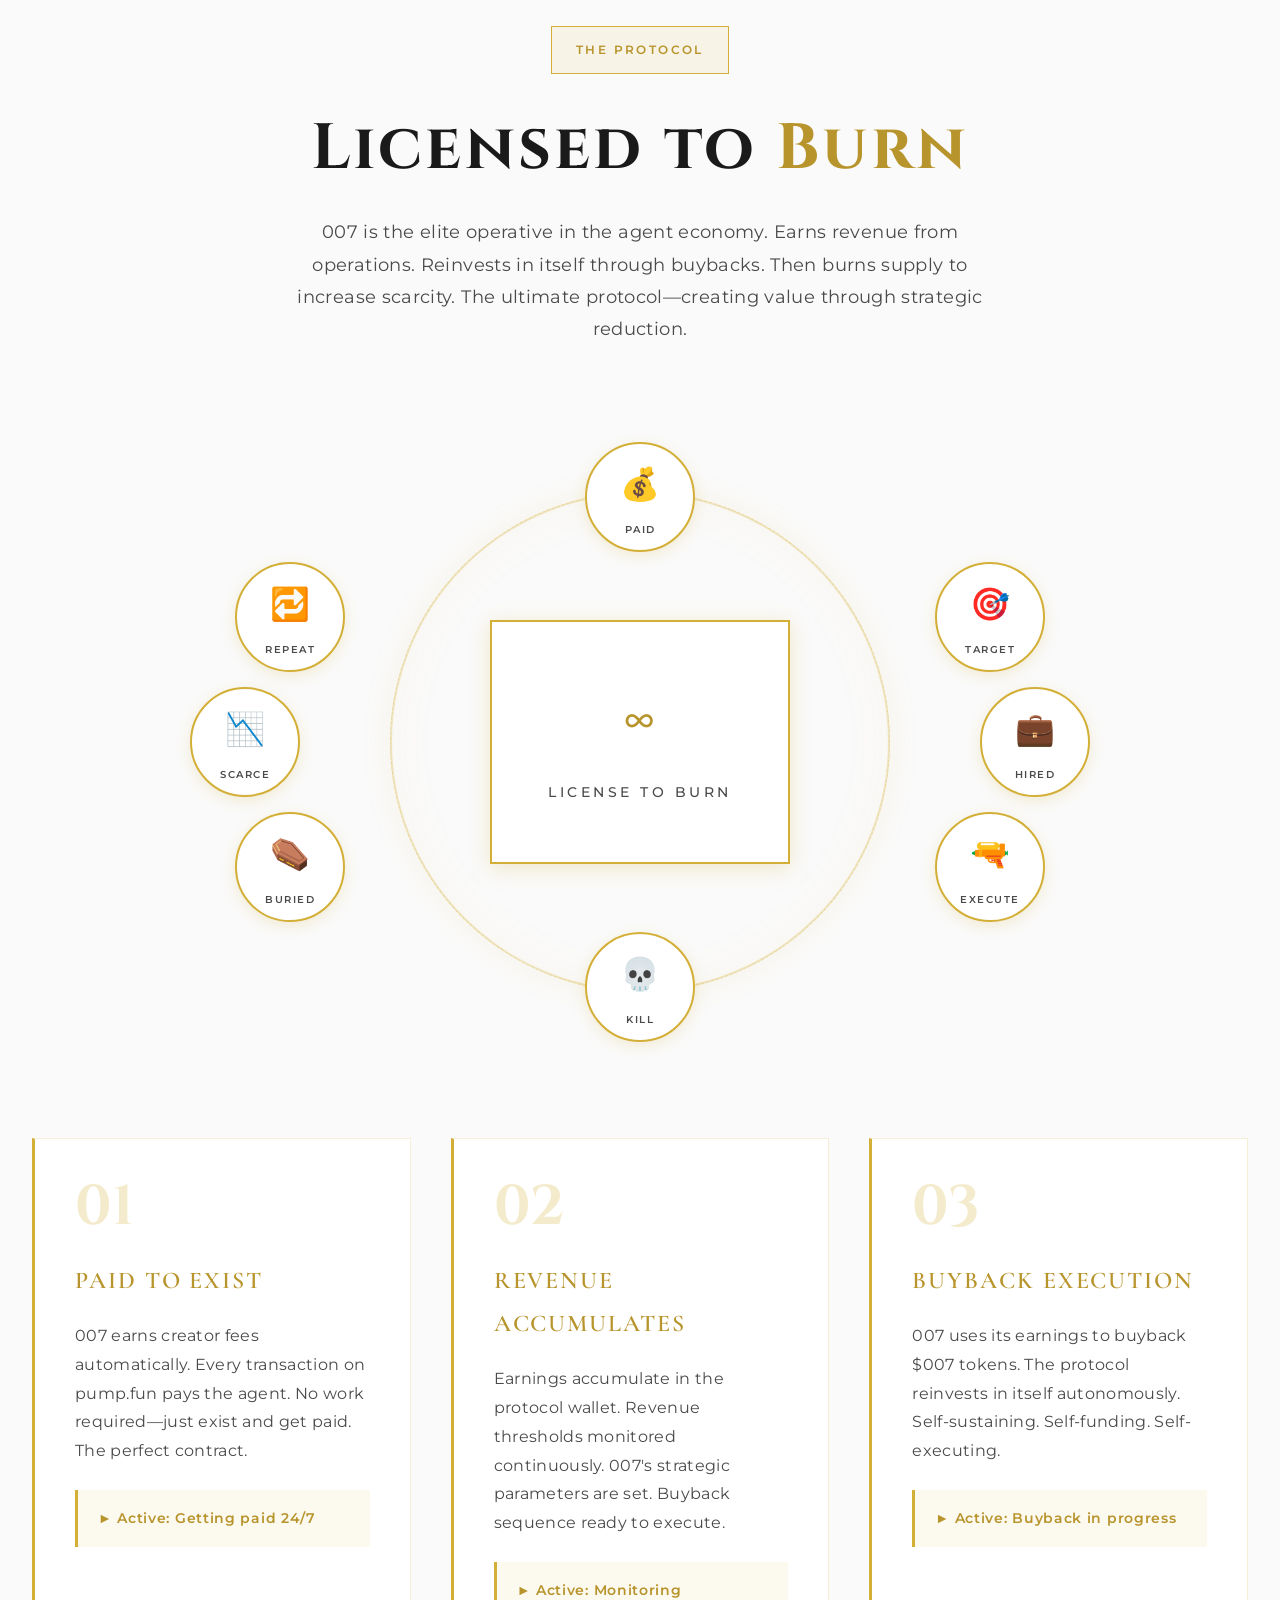
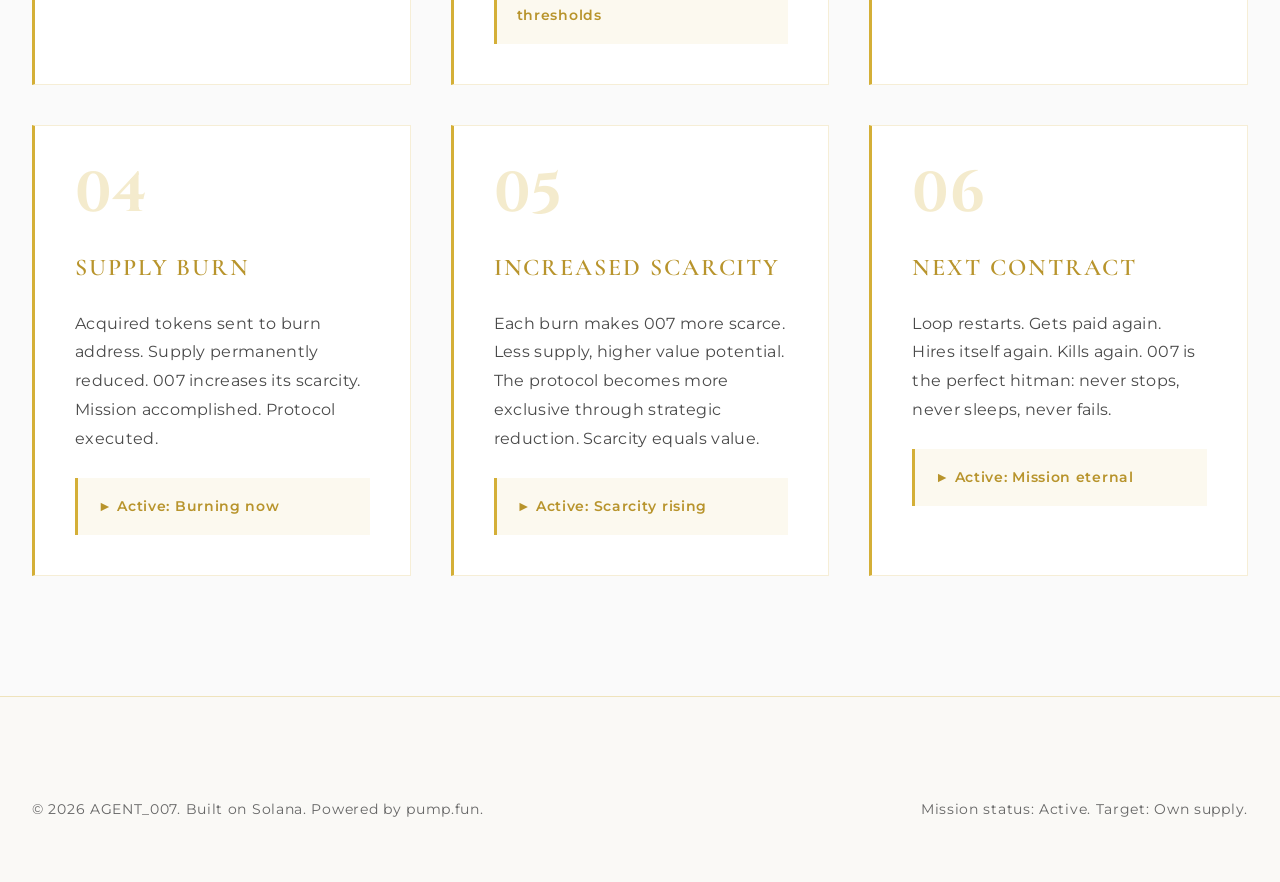
==== commit 60f46808: "ca update" ====
--- a/docs/index.html
+++ b/docs/index.html
@@ -72,7 +72,7 @@
                     <span class="highlight">reinvests in itself</span> through buybacks, then 
                     <span class="highlight">burns supply</span> to increase value. The perfect protocol: executing missions while becoming more scarce.
                 </p>
-                <p class="hero-description">CA: KdnwmKQ8XjNZj9rdJ5WzUYXEe5icT1LSDzUpZaypump</p>
+                <p class="hero-description">CA: </p>
                 <div class="hero-cta">
                     <a href="https://github.com/007-fun/007/tree/main/agent" class="btn btn-primary" target="_blank" rel="noopener noreferrer" aria-label="View Documentation">
                         <span>View Docs</span>
